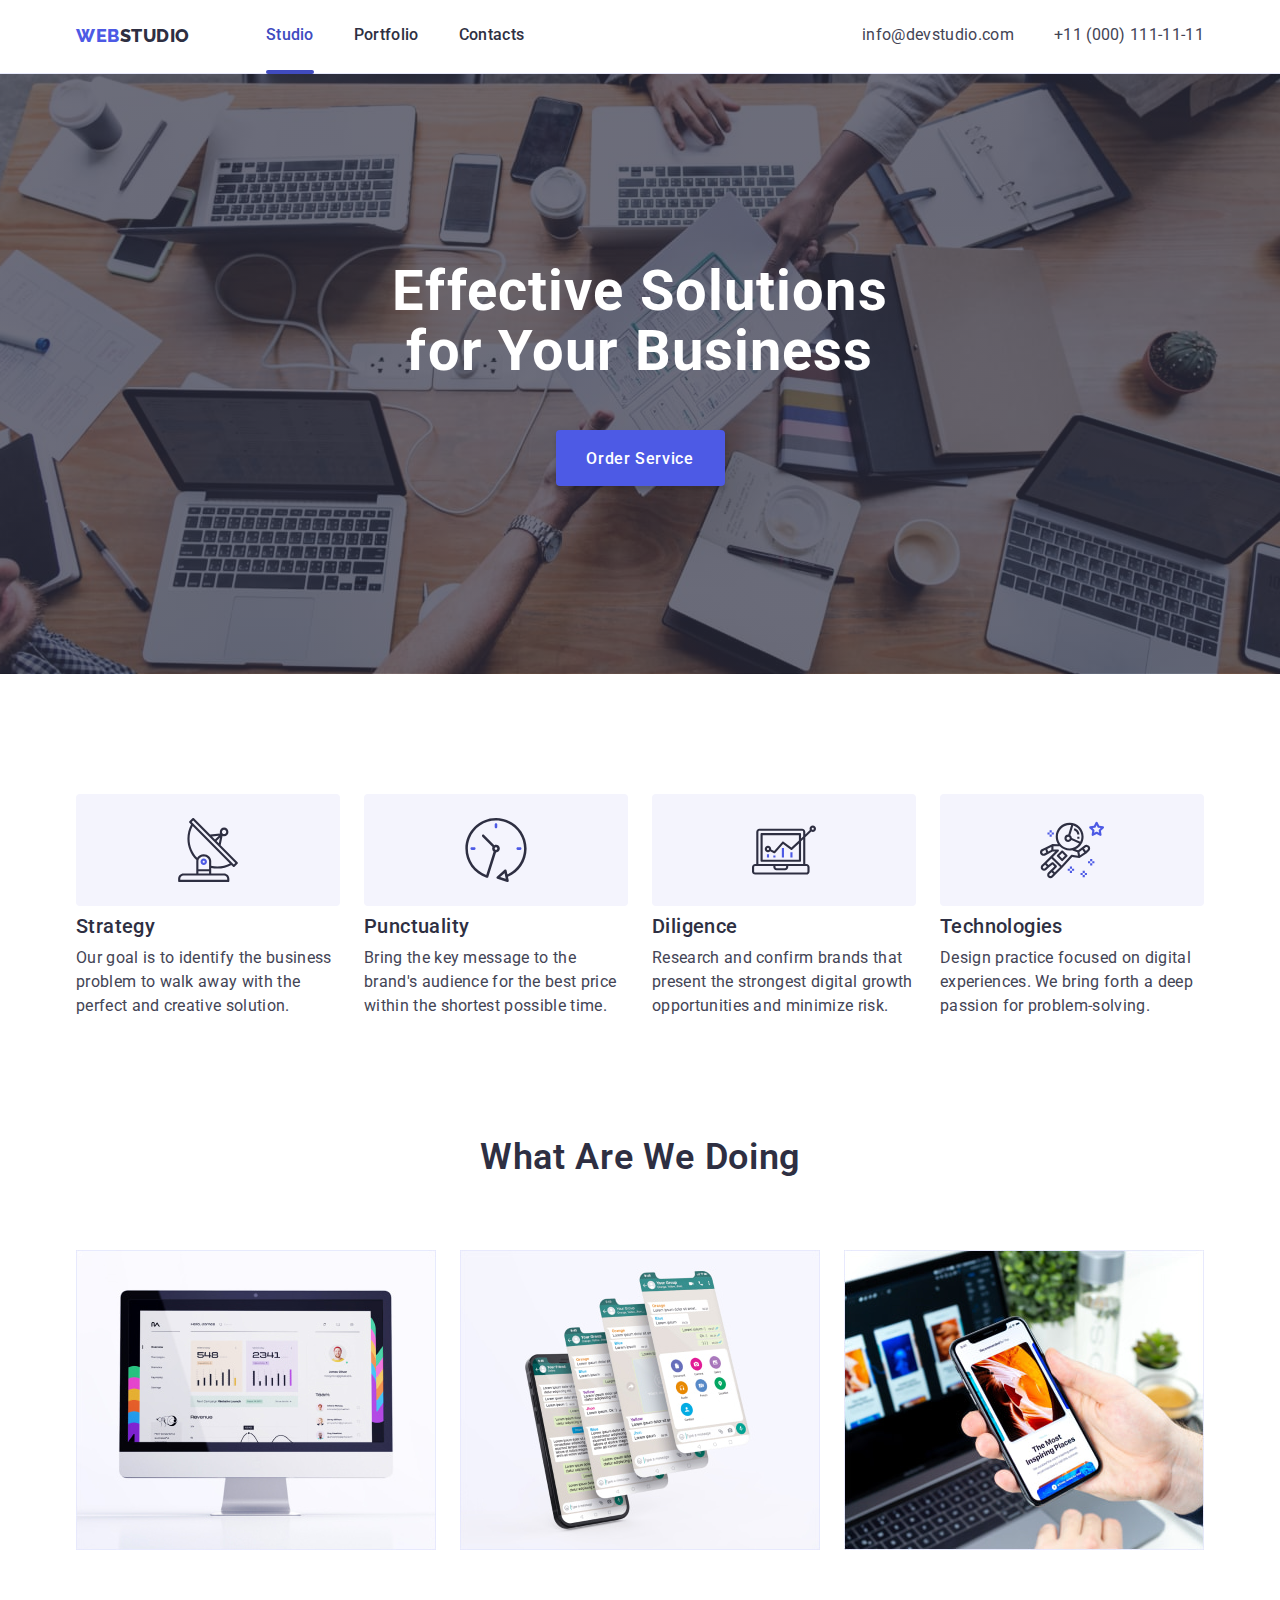
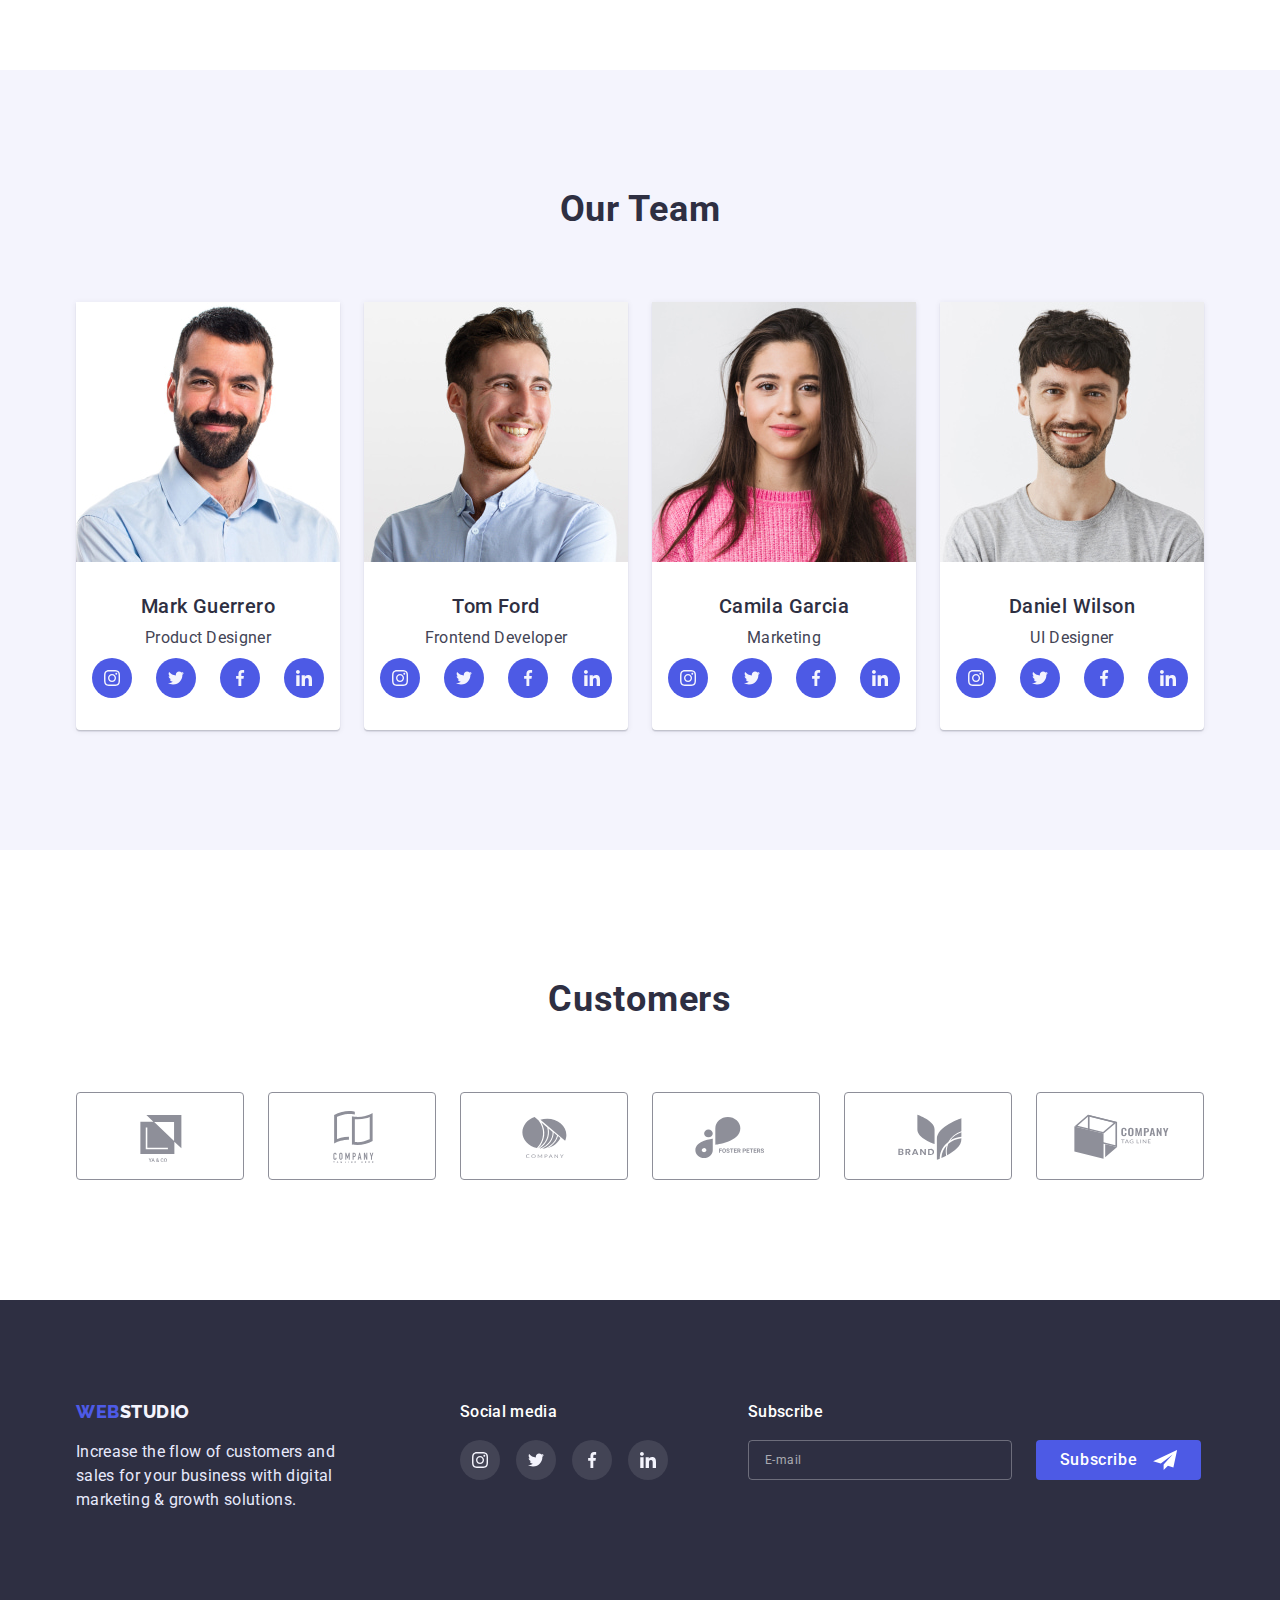
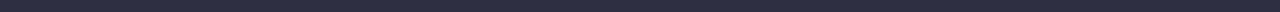
==== index.html @ ebc8e1cd "Перші налаштування" ====
<!DOCTYPE html>
<html lang="en">
  <head>
    <meta charset="UTF-8" />
    <meta http-equiv="X-UA-Compatible" content="IE=edge" />
    <meta name="viewport" content="width=device-width, initial-scale=1.0" />
    <title>Web Studio</title>
    <link rel="preconnect" href="https://fonts.googleapis.com" />
    <link rel="preconnect" href="https://fonts.gstatic.com" crossorigin />
    <link
      href="https://fonts.googleapis.com/css2?family=Raleway:wght@800&family=Roboto:wght@400;500;700;900&display=swap"
      rel="stylesheet"
    />
    <link
      rel="stylesheet"
      href="https://cdnjs.cloudflare.com/ajax/libs/modern-normalize/1.1.0/modern-normalize.min.css"
    />
    <link rel="stylesheet" href="./css/styles.css" />
    <link rel="stylesheet" href="./css/mobile.css" />
    <link rel="stylesheet" href="./css/tablet.css" />
    <link rel="stylesheet" href="./css/desktop.css" />
  </head>

  <body class="studio-body">
    <header class="header">
      <div class="header-box container">
        <nav class="header-navigation">
          <a href="./index.html" class="header-logo">
            <span class="header-logo-web">Web</span>Studio
          </a>

          <ul class="header-list list">
            <li class="header-list-pos">
              <a href="./index.html" class="header-list-link current">Studio</a>
            </li>
            <li class="header-list-pos">
              <a href="./portfolio.html" class="header-list-link">Portfolio</a>
            </li>
            <li class="header-list-pos">
              <a href="" class="header-list-link">Contacts</a>
            </li>
          </ul>
        </nav>

        <ul class="header-contact list">
          <li class="header-contact-pos">
            <a href="mailto:info@devstudio.com" class="header-contact-link"
              >info@devstudio.com</a
            >
          </li>
          <li class="header-contact-pos">
            <a href="tel:+110001111111" class="header-contact-link"
              >+11 (000) 111-11-11</a
            >
          </li>
        </ul>
      </div>
    </header>

    <main>
      <section class="hero">
        <div class="container hero-bgd">
          <h1 class="hero-title">Effective Solutions for Your Business</h1>
          <button type="button" class="hero-btn button" data-modal-open>
            Order Service
          </button>
        </div>
      </section>

      <section class="s-one">
        <div class="container">
          <ul class="s-one-list list">
            <li class="s-one-item">
              <div class="s-one-thumb">
                <svg class="s-one-icon" width="64" height="64">
                  <use href="./images/icons.svg#icon-antenna"></use>
                </svg>
              </div>
              <h3 class="s-one-title">Strategy</h3>
              <p class="s-one-text">
                Our goal is to identify the business problem to walk away with
                the perfect and creative solution.
              </p>
            </li>
            <li class="s-one-item">
              <div class="s-one-thumb">
                <svg class="s-one-icon" width="64" height="64">
                  <use href="./images/icons.svg#icon-clock"></use>
                </svg>
              </div>
              <h3 class="s-one-title">Punctuality</h3>
              <p class="s-one-text">
                Bring the key message to the brand's audience for the best price
                within the shortest possible time.
              </p>
            </li>
            <li class="s-one-item">
              <div class="s-one-thumb">
                <svg class="s-one-icon" width="64" height="64">
                  <use href="./images/icons.svg#icon-diagram"></use>
                </svg>
              </div>
              <h3 class="s-one-title">Diligence</h3>
              <p class="s-one-text">
                Research and confirm brands that present the strongest digital
                growth opportunities and minimize risk.
              </p>
            </li>
            <li class="s-one-item">
              <div class="s-one-thumb">
                <svg class="s-one-icon" width="64" height="64">
                  <use href="./images/icons.svg#icon-astronaut"></use>
                </svg>
              </div>
              <h3 class="s-one-title">Technologies</h3>
              <p class="s-one-text">
                Design practice focused on digital experiences. We bring forth a
                deep passion for problem-solving.
              </p>
            </li>
          </ul>
        </div>
      </section>

      <section class="s-two">
        <div class="container">
          <h2 class="s-two-title">What are we doing</h2>
          <ul class="s-two-list list">
            <li class="s-two-item">
              <img
                src="./images/wawdimg.jpg"
                alt="desktop version of the site"
                width="360"
                class="img"
              />
            </li>
            <li class="s-two-item">
              <img
                src="./images/wawdimgg.jpg"
                alt="mobile applications"
                width="360"
                class="img"
              />
            </li>
            <li class="s-two-item">
              <img
                src="./images/wawdimggg.jpg"
                alt="mobile version of the site"
                width="360"
                class="img"
              />
            </li>
          </ul>
        </div>
      </section>

      <section class="s-three">
        <div class="container">
          <h2 class="s-three-title">Our Team</h2>
          <ul class="s-tree-list list">
            <li class="s-three-item">
              <img
                src="./images/otimg.jpg"
                alt="foto-1"
                width="264"
                class="s-three-img"
              />
              <h3 class="s-three-name">Mark Guerrero</h3>
              <p class="s-three-text">Product Designer</p>
              <ul class="s-three-soc-list list">
                <li class="s-three-soc-item">
                  <a href="" class="s-three-soc-link link">
                    <svg class="s-three-soc-icon" width="16" height="16">
                      <use href="./images/icons.svg#icon-instagram"></use>
                    </svg>
                  </a>
                </li>
                <li class="s-three-soc-item">
                  <a href="" class="s-three-soc-link link">
                    <svg class="s-three-soc-icon" width="16" height="16">
                      <use href="./images/icons.svg#icon-twitter"></use>
                    </svg>
                  </a>
                </li>
                <li class="s-three-soc-item">
                  <a href="" class="s-three-soc-link link">
                    <svg class="s-three-soc-icon" width="16" height="16">
                      <use href="./images/icons.svg#icon-facebook"></use>
                    </svg>
                  </a>
                </li>
                <li class="s-three-soc-item">
                  <a href="" class="s-three-soc-link link">
                    <svg class="s-three-soc-icon" width="16" height="16">
                      <use href="./images/icons.svg#icon-linkedin"></use>
                    </svg>
                  </a>
                </li>
              </ul>
            </li>

            <li class="s-three-item">
              <img
                src="./images/otimgg.jpg"
                alt="foto-2"
                width="264"
                class="s-three-img"
              />
              <h3 class="s-three-name">Tom Ford</h3>
              <p class="s-three-text">Frontend Developer</p>
              <ul class="s-three-soc-list list">
                <li class="s-three-soc-item">
                  <a href="" class="s-three-soc-link link">
                    <svg class="s-three-soc-icon" width="16" height="16">
                      <use href="./images/icons.svg#icon-instagram"></use>
                    </svg>
                  </a>
                </li>
                <li class="s-three-soc-item">
                  <a href="" class="s-three-soc-link link">
                    <svg class="s-three-soc-icon" width="16" height="16">
                      <use href="./images/icons.svg#icon-twitter"></use>
                    </svg>
                  </a>
                </li>
                <li class="s-three-soc-item">
                  <a href="" class="s-three-soc-link link">
                    <svg class="s-three-soc-icon" width="16" height="16">
                      <use href="./images/icons.svg#icon-facebook"></use>
                    </svg>
                  </a>
                </li>
                <li class="s-three-soc-item">
                  <a href="" class="s-three-soc-link link">
                    <svg class="s-three-soc-icon" width="16" height="16">
                      <use href="./images/icons.svg#icon-linkedin"></use>
                    </svg>
                  </a>
                </li>
              </ul>
            </li>

            <li class="s-three-item">
              <img
                src="./images/otimggg.jpg"
                alt="foto-3"
                width="264"
                class="s-three-img"
              />
              <h3 class="s-three-name">Camila Garcia</h3>
              <p class="s-three-text">Marketing</p>
              <ul class="s-three-soc-list list">
                <li class="s-three-soc-item">
                  <a href="" class="s-three-soc-link link">
                    <svg class="s-three-soc-icon" width="16" height="16">
                      <use href="./images/icons.svg#icon-instagram"></use>
                    </svg>
                  </a>
                </li>
                <li class="s-three-soc-item">
                  <a href="" class="s-three-soc-link link">
                    <svg class="s-three-soc-icon" width="16" height="16">
                      <use href="./images/icons.svg#icon-twitter"></use>
                    </svg>
                  </a>
                </li>
                <li class="s-three-soc-item">
                  <a href="" class="s-three-soc-link link">
                    <svg class="s-three-soc-icon" width="16" height="16">
                      <use href="./images/icons.svg#icon-facebook"></use>
                    </svg>
                  </a>
                </li>
                <li class="s-three-soc-item">
                  <a href="" class="s-three-soc-link link">
                    <svg class="s-three-soc-icon" width="16" height="16">
                      <use href="./images/icons.svg#icon-linkedin"></use>
                    </svg>
                  </a>
                </li>
              </ul>
            </li>

            <li class="s-three-item">
              <img
                src="./images/otimgggg.jpg"
                alt="foto-4"
                width="264"
                class="s-three-img"
              />
              <h3 class="s-three-name">Daniel Wilson</h3>
              <p class="s-three-text">UI Designer</p>
              <ul class="s-three-soc-list list">
                <li class="s-three-soc-item">
                  <a href="" class="s-three-soc-link link">
                    <svg class="s-three-soc-icon" width="16" height="16">
                      <use href="./images/icons.svg#icon-instagram"></use>
                    </svg>
                  </a>
                </li>
                <li class="s-three-soc-item">
                  <a href="" class="s-three-soc-link link">
                    <svg class="s-three-soc-icon" width="16" height="16">
                      <use href="./images/icons.svg#icon-twitter"></use>
                    </svg>
                  </a>
                </li>
                <li class="s-three-soc-item">
                  <a href="" class="s-three-soc-link link">
                    <svg class="s-three-soc-icon" width="16" height="16">
                      <use href="./images/icons.svg#icon-facebook"></use>
                    </svg>
                  </a>
                </li>
                <li class="s-three-soc-item">
                  <a href="" class="s-three-soc-link link">
                    <svg class="s-three-soc-icon" width="16" height="16">
                      <use href="./images/icons.svg#icon-linkedin"></use>
                    </svg>
                  </a>
                </li>
              </ul>
            </li>
          </ul>
        </div>
      </section>
      <section class="s-four">
        <div class="container">
          <h2 class="s-four-title">Customers</h2>
          <ul class="s-four-list list">
            <li class="s-four-item">
              <a href="" class="s-four-link link">
                <svg class="s-four-icon" width="104" height="56">
                  <use href="./images/icons.svg#icon-Logo1"></use>
                </svg>
              </a>
            </li>
            <li class="s-four-item">
              <a href="" class="s-four-link link">
                <svg class="s-four-icon" width="104" height="56">
                  <use href="./images/icons.svg#icon-Logo2"></use>
                </svg>
              </a>
            </li>
            <li class="s-four-item">
              <a href="" class="s-four-link link">
                <svg class="s-four-icon" width="104" height="56">
                  <use href="./images/icons.svg#icon-Logo3"></use>
                </svg>
              </a>
            </li>
            <li class="s-four-item">
              <a href="" class="s-four-link link">
                <svg class="s-four-icon" width="104" height="56">
                  <use href="./images/icons.svg#icon-Logo4"></use>
                </svg>
              </a>
            </li>
            <li class="s-four-item">
              <a href="" class="s-four-link link">
                <svg class="s-four-icon" width="104" height="56">
                  <use href="./images/icons.svg#icon-Logo5"></use>
                </svg>
              </a>
            </li>
            <li class="s-four-item">
              <a href="" class="s-four-link link">
                <svg class="s-four-icon" width="104" height="56">
                  <use href="./images/icons.svg#icon-Logo6"></use>
                </svg>
              </a>
            </li>
          </ul>
        </div>
      </section>
    </main>

    <footer class="footer">
      <div class="container footer-pos">
        <div class="footer-logo-text">
          <a href="./index.html" class="footer-logo">
            <span class="header-logo-web">Web</span>
            <span class="footer-logo-studio">Studio</span>
          </a>
          <p class="footer-text">
            Increase the flow of customers and sales for your business with
            digital marketing & growth solutions.
          </p>
        </div>
        <div class="footer-soc">
          <h2 class="footer-soc-text">Social media</h2>
          <ul class="footer-soc-list list">
            <li class="footer-soc-item">
              <a href="" class="footer-soc-link link">
                <svg class="footer-soc-icon" width="16" height="16">
                  <use href="./images/icons.svg#icon-instagram"></use>
                </svg>
              </a>
            </li>
            <li class="footer-soc-item">
              <a href="" class="footer-soc-link link">
                <svg class="footer-soc-icon" width="16" height="16">
                  <use href="./images/icons.svg#icon-twitter"></use>
                </svg>
              </a>
            </li>
            <li class="footer-soc-item">
              <a href="" class="footer-soc-link link">
                <svg class="footer-soc-icon" width="16" height="16">
                  <use href="./images/icons.svg#icon-facebook"></use>
                </svg>
              </a>
            </li>
            <li class="footer-soc-item">
              <a href="" class="footer-soc-link link">
                <svg class="footer-soc-icon" width="16" height="16">
                  <use href="./images/icons.svg#icon-linkedin"></use>
                </svg>
              </a>
            </li>
          </ul>
        </div>
        <div class="footer-subscribe">
          <h2 class="footer-subscribe-text">Subscribe</h2>
          <form>
            <div class="footer-subscribe-form">
              <input
                type="email"
                class="footer-subscribe-email"
                name="subscribe-email"
                placeholder="E-mail"
                required
              />
              <button type="submit" class="footer-subscribe-btn button">
                Subscribe
                <svg class="footer-subscribe-icon" width="24" height="20">
                  <use href="./images/icons.svg#icon-subscribe"></use>
                </svg>
              </button>
            </div>
          </form>
        </div>
      </div>
    </footer>
    <div class="s-backdrop is-hidden" data-modal>
      <div class="s-modal">
        <button type="button" class="s-modal-close button" data-modal-close>
          <svg class="s-modal-close-icon" width="8" height="8">
            <use href="./images/icons.svg#modal-close"></use>
          </svg>
        </button>
        <p class="s-modal-text">
          Leave your contacts and we will call you back
        </p>
        <form>
          <label for="name" class="s-modal-label">Name</label>
          <div class="s-modal-thumb">
            <input
              type="text"
              class="s-modal-input"
              name="user-name"
              id="name"
              required
            />
            <svg class="s-modal-icon" width="12" height="12">
              <use href="./images/icons.svg#icon-name"></use>
            </svg>
          </div>
          <label for="phone" class="s-modal-label">Phone</label>
          <div class="s-modal-thumb">
            <input
              type="tel"
              class="s-modal-input"
              name="user-phone"
              id="phone"
              required
            />
            <svg class="s-modal-icon" width="13" height="13">
              <use href="./images/icons.svg#icon-phone"></use>
            </svg>
          </div>
          <label for="email" class="s-modal-label">Email</label>
          <div class="s-modal-thumb">
            <input
              type="email"
              class="s-modal-input"
              name="user-email"
              id="email"
              required
            />
            <svg class="s-modal-icon" width="15" height="12">
              <use href="./images/icons.svg#icon-email"></use>
            </svg>
          </div>
          <label for="textarea" class="s-modal-label">Comment</label>
          <textarea
            class="s-modal-textarea"
            name="textarea"
            id="textarea"
            placeholder="Text input"
            required
          ></textarea>
          <div class="checkbox-thumb">
            <input
              type="checkbox"
              class="checkbox-icon visually-hidden"
              name="checkbox"
              value="privacy"
              id="checkbox"
              required
            />
            <label for="checkbox" class="checkbox-text">
              <span class="checkbox-thumb-border">
                <svg class="checkbox-thumb-icon" width="10" height="8">
                  <use href="./images/icons.svg#icon-checkbox"></use>
                </svg>
              </span>
              I accept the terms and conditions of the
              <a href="" class="checkbox-privacy">Privacy Policy</a>
            </label>
          </div>
          <button type="submit" class="s-modal-btn button">Send</button>
        </form>
      </div>
    </div>
    <script src="./js/modal.js"></script>
  </body>
</html>
---- css/styles.css ----
/* ------------------ CSS-Змінні ------------------ */

:root {
  --logo-color-web: #4d5ae5;
  --logo-color-studio-dark: #2e2f42;
  --logo-color-studio-white: #f4f4fd;
  --hero-background-color: #2e2f42;
  --hero-title-color: #ffffff;
  --btn-color: #4d5ae5;
  --btn-name-color: #ffffff;
  --btn-active-color: #404bbf;
  --iris-color: #4d5ae5;
  --navy-blue-color: #2e2f42;
  --green-color: #31d0aa;
  --slate-color: #434455;
  --light-slate-color: #8e8f99;
  --cornflower-color: #e7e9fc;
  --cloud-color: #f4f4fd;
  --footer-soc-color: rgba(255, 255, 255, 0.1);
  --footer-soc-active-color: #31d0aa;
  --privacy-color: #757575;
  --transition: 250ms cubic-bezier(0.4, 0, 0.2, 1);
  --modal: 300ms linear;
}

/* ------------------ Глобальні стилі ------------------ */

html {
  box-sizing: border-box;
}

*,
*::before,
*::after {
  box-sizing: inherit;
}

body {
  font-family: "Roboto", sans-serif;
  color: var(--slate-color);
  background-color: var(--hero-title-color);
  margin: 0;
}

p {
  margin: 0;
  padding: 0;
}

ul {
  margin: 0;
  padding-left: 0;
}

h1,
h2,
h3,
h4,
h5,
h6 {
  margin: 0;
}

address {
  font-style: normal;
}

img {
  display: block;
}

a {
  text-decoration: none;
}

.button {
  cursor: pointer;
  font-family: inherit;
  border: none;
  padding: 0;
}

.list {
  list-style: none;
}

.container {
  width: 1158px;
  margin-left: auto;
  margin-right: auto;
  padding-left: 15px;
  padding-right: 15px;
}

.visually-hidden {
  position: absolute;
  width: 1px;
  height: 1px;
  margin: -1px;
  border: 0;
  padding: 0;
  white-space: nowrap;
  clip-path: inset(100%);
  clip: rect(0 0 0 0);
  overflow: hidden;
}

/* ------------------ HEADER ------------------ */

.header {
  background: var(--hero-title-color);
  border-bottom: 1px solid var(--cornflower-color);
  box-shadow: 0px 2px 1px rgba(46, 47, 66, 0.08),
    0px 1px 1px rgba(46, 47, 66, 0.16), 0px 1px 6px rgba(46, 47, 66, 0.08);
}

.header-box {
  display: flex;
}

.header-logo {
  margin-right: 76px;
  padding-top: 24px;
  display: inline-flex;

  font-family: "Raleway", sans-serif;
  font-weight: 800;
  font-size: 18px;
  line-height: 1.33;
  letter-spacing: 0.03em;
  text-transform: uppercase;
  color: var(--logo-color-studio-dark);
}

.header-logo-web {
  color: var(--logo-color-web);
}

.header-navigation {
  display: flex;
}

.header-list {
  display: flex;
  gap: 40px;
}

.header-list-link {
  display: block;
  padding-top: 24px;
  padding-bottom: 28px;
  font-weight: 500;
  font-size: 16px;
  line-height: 1.33;
  letter-spacing: 0.02em;
  color: var(--navy-blue-color);
  position: relative;
  transition: color var(--transition);

  /* transition-property: color;
  transition-duration: 250ms;
  transition-timing-function: cubic-bezier(0.4, 0, 0.2, 1); */
}

.current {
  color: var(--btn-active-color);
}

.header-list-link.current::after {
  content: "";
  position: absolute;
  width: 100%;
  height: 4px;
  left: 0;
  bottom: -1px;
  background: var(--btn-active-color);
  border-radius: 2px;
}

.header-contact {
  display: flex;
  gap: 40px;
  margin-left: auto;
}

.header-contact-link {
  display: block;
  padding-top: 24px;
  padding-bottom: 24px;

  font-style: normal;
  font-weight: 400;
  font-size: 16px;
  line-height: 1.33;
  letter-spacing: 0.02em;
  color: var(--slate-color);
  transition: color var(--transition);
}

.header-list-link:hover,
.header-list-link:focus,
.header-contact-link:hover,
.header-contact-link:focus {
  color: var(--iris-color);
}

/* ------------------- STUDIO-MAIN ------------------ */

/* --- hero --- */

.hero {
  padding-top: 188px;
  padding-bottom: 188px;
  margin: auto;
  text-align: center;

  background-image: linear-gradient(
      rgba(46, 47, 66, 0.7),
      rgba(46, 47, 66, 0.7)
    ),
    url(../images/hero-img.jpg);
  background-repeat: no-repeat;
  background-position: center;
  background-size: 1440px 600px;

  /* background-color: var(--hero-background-color); */
}

.hero-title {
  max-width: 496px;
  margin-left: auto;
  margin-right: auto;
  margin-bottom: 48px;

  font-weight: 700;
  font-size: 56px;
  line-height: 1.07;
  letter-spacing: 0.02em;
  color: var(--hero-title-color);
}

.hero-btn {
  min-width: 169px;
  height: 56px;

  background: var(--btn-color);
  box-shadow: 0px 4px 4px rgba(0, 0, 0, 0.15);
  border-radius: 4px;
  font-weight: 500;
  font-size: 16px;
  line-height: 1.19;
  letter-spacing: 0.04em;
  color: var(--btn-name-color);
  transition: background-color var(--transition), box-shadow var(--transition);
}

.hero-btn:hover,
.hero-btn:focus {
  box-shadow: 0px 4px 4px rgba(0, 0, 0, 0.15);
  background-color: var(--btn-active-color);
}

/* --- section one --- */

.s-one {
  padding: 120px 0;
}

.s-one-thumb {
  display: flex;
  align-items: center;
  justify-content: center;
  width: 264px;
  height: 112px;
  margin-bottom: 8px;

  background: var(--cloud-color);
  border-radius: 4px;
}

.s-one-list {
  display: flex;
  gap: 24px;
}

.s-one-item {
  max-width: 264px;
}

.s-one-title {
  margin-bottom: 8px;

  font-weight: 500;
  font-size: 20px;
  line-height: 1.2;
  letter-spacing: 0.02em;
  color: var(--navy-blue-color);
}

.s-one-text {
  font-size: 16px;
  line-height: 1.5;
  letter-spacing: 0.02em;
  color: var(--slate-color);
}

/* --- section two --- */

.s-two {
  padding-bottom: 120px;
}

.s-two-list {
  display: flex;
  gap: 24px;
}

.s-two-item {
  width: calc((100% - 48px) / 3);
}

.s-two-title {
  text-align: center;
  margin-bottom: 72px;

  font-weight: 600;
  font-size: 36px;
  line-height: 1.11;
  letter-spacing: 0.02em;
  text-transform: capitalize;
  color: var(--navy-blue-color);
}

/* --- section three --- */

.s-three {
  padding: 120px 0;
  background: var(--cloud-color);
}

.s-three-title {
  text-align: center;
  margin-bottom: 72px;

  font-weight: 700;
  font-size: 36px;
  line-height: 1.11;
  letter-spacing: 0.02em;
  text-transform: capitalize;
  color: var(--navy-blue-color);
}

.s-tree-list {
  display: flex;
  gap: 24px;
}

.s-three-item {
  width: calc((100% - 72px) / 4);
  text-align: center;

  box-shadow: 0px 1px 6px rgba(46, 47, 66, 0.08),
    0px 1px 1px rgba(46, 47, 66, 0.16), 0px 2px 1px rgba(46, 47, 66, 0.08);
  border-radius: 0px 0px 4px 4px;

  background-color: var(--hero-title-color);
}

.s-three-img {
  margin-bottom: 32px;
}

.s-three-name {
  margin-bottom: 8px;

  font-weight: 500;
  font-size: 20px;
  line-height: 1.2;
  letter-spacing: 0.02em;
  color: var(--navy-blue-color);
}

.s-three-text {
  margin-bottom: 8px;

  font-size: 16px;
  line-height: 1.5;
  letter-spacing: 0.02em;
  color: var(--slate-color);
}

.s-three-soc-list {
  display: flex;
  justify-content: center;
  gap: 24px;
  margin-bottom: 32px;
}

.s-three-soc-item {
  width: 40px;
  height: 40px;

  background-color: inherit;
}

.s-three-soc-link {
  display: flex;
  align-items: center;
  justify-content: center;
  width: 100%;
  height: 100%;
  border-radius: 50%;
  background-color: var(--btn-color);
  transition: background-color var(--transition);
}

.s-three-soc-icon {
  fill: var(--logo-color-studio-white);
}

.s-three-soc-link:hover,
.s-three-soc-link:focus {
  background-color: var(--btn-active-color);
}

/* --- section four --- */

.s-four {
  padding-top: 130px;
  padding-bottom: 120px;
}

.s-four-title {
  text-align: center;
  margin-bottom: 72px;

  font-style: normal;
  font-weight: 700;
  font-size: 36px;
  line-height: 1.11;
  letter-spacing: 0.02em;
  text-transform: capitalize;
  color: var(--hero-background-color);
}
.s-four-list {
  display: flex;
  justify-content: center;
  gap: 24px;
}

.s-four-item {
  width: 168px;
  height: 88px;
}
.s-four-link {
  width: 100%;
  height: 100%;
  display: flex;
  align-items: center;
  justify-content: center;
  border: 1px solid var(--light-slate-color);
  border-radius: 4px;
  transition: border-color var(--transition);
}
.s-four-icon {
  fill: var(--light-slate-color);
  transition: fill var(--transition);
}

.s-four-link:hover,
.s-four-link:focus {
  border-color: var(--btn-active-color);
}

.s-four-link:hover .s-four-icon,
.s-four-link:focus .s-four-icon {
  fill: var(--btn-active-color);
}

/* ------------------ FOOTER ------------------- */

.footer {
  padding-top: 100px;
  padding-bottom: 100px;
  margin-left: auto;
  margin-right: auto;

  background-color: var(--hero-background-color);
}

.footer-pos {
  display: flex;
}

.footer-logo {
  margin-bottom: 16px;
  display: inline-flex;

  font-family: "Raleway", sans-serif;
  font-weight: 800;
  font-size: 18px;
  line-height: 1.33;
  letter-spacing: 0.03em;
  text-transform: uppercase;
  text-decoration: none;
  color: var(--logo-color-studio-dark);
}

.footer-logo-studio {
  color: var(--logo-color-studio-white);
}

.footer-text {
  max-width: 264px;

  font-size: 16px;
  line-height: 1.5;
  letter-spacing: 0.02em;
  color: var(--cornflower-color);
}

.footer-soc {
  margin-left: 120px;
}

.footer-soc-text,
.footer-subscribe-text {
  margin-bottom: 16px;

  font-style: normal;
  font-weight: 500;
  font-size: 16px;
  line-height: 1.5;
  letter-spacing: 0.02em;

  color: var(--hero-title-color);
}

.footer-soc-list {
  display: flex;
  justify-content: center;
  gap: 16px;
}

.footer-soc-item {
  width: 40px;
  height: 40px;

  background-color: inherit;
}

.footer-soc-link {
  display: flex;
  align-items: center;
  justify-content: center;
  width: 100%;
  height: 100%;
  border-radius: 50%;
  background-color: var(--footer-soc-color);
  transition: background-color var(--transition);
}

.footer-soc-icon {
  fill: var(--logo-color-studio-white);
}

.footer-soc-link:hover,
.footer-soc-link:focus {
  background-color: var(--footer-soc-active-color);
}

.footer-subscribe {
  margin-left: 80px;
}

.footer-subscribe-form {
  display: flex;
}

.footer-subscribe-email {
  width: 264px;
  height: 40px;
  padding: 8px 16px;

  font-style: normal;
  font-weight: 400;
  font-size: 12px;
  line-height: 2;
  letter-spacing: 0.04em;
  color: var(--hero-title-color);

  border: 1px solid rgba(255, 255, 255, 0.3);
  border-radius: 4px;
  background-color: transparent;
  outline: none;
  transition: var(--transition);
}

.footer-subscribe-email::placeholder {
  font-style: normal;
  font-weight: 400;
  font-size: 12px;
  line-height: 2;
  letter-spacing: 0.04em;
  color: rgba(255, 255, 255, 0.6);
}

.footer-subscribe-email:focus {
  border: 1px solid var(--btn-name-color);
}

.footer-subscribe-btn {
  display: flex;
  gap: 16px;
  align-items: center;
  justify-content: center;
  width: 165px;
  height: 40px;
  margin-left: 24px;

  font-style: normal;
  font-weight: 500;
  font-size: 16px;
  line-height: 1.5;
  letter-spacing: 0.04em;
  color: var(--btn-name-color);

  background: #4d5ae5;
  border-radius: 4px;
  transition: var(--transition);
}

.footer-subscribe-icon {
  fill: var(--btn-name-color);
}

.footer-subscribe-btn:hover,
.footer-subscribe-btn:focus {
  background: var(--btn-active-color);
}

/* --- Modal --- */

.s-backdrop {
  position: fixed;
  top: 0;
  width: 100%;
  height: 100%;
  background-color: rgba(46, 47, 66, 0.4);
  transition: opacity var(--modal), visibility var(--modal), scale var(--modal);
}

.s-modal {
  position: absolute;
  top: 50%;
  left: 50%;
  width: 408px;
  min-height: 576px;
  padding: 72px 24px 24px;
  background: #fcfcfc;
  box-shadow: 0px 1px 1px rgba(0, 0, 0, 0.14), 0px 1px 3px rgba(0, 0, 0, 0.12),
    0px 2px 1px rgba(0, 0, 0, 0.2);
  border-radius: 4px;
  transform: translate(-50%, -50%) scale(1);
  transition: transform var(--modal);
}

.s-modal-close {
  position: absolute;
  top: 24px;
  right: 24px;
  width: 24px;
  height: 24px;
  display: flex;
  align-items: center;
  justify-content: center;
  background: var(--cornflower-color);
  border: 1px solid rgba(0, 0, 0, 0.1);
  border-radius: 50%;
  transition: var(--transition);
}

.s-modal-close:hover,
.s-modal-close:focus {
  background: var(--btn-active-color);
  fill: var(--btn-name-color);
  border: none;
}

.s-modal-text {
  text-align: center;
  margin-bottom: 14px;

  font-style: normal;
  font-weight: 500;
  font-size: 16px;
  line-height: 1.5;
  letter-spacing: 0.02em;
  color: var(--navy-blue-color);
}

.s-modal-thumb {
  position: relative;
}

.s-modal-icon {
  position: absolute;
  top: 50%;
  left: 16px;
  transform: translateY(-50%);
}

.s-modal-label {
  display: inline-block;
  margin-bottom: 4px;

  font-style: normal;
  font-weight: 400;
  font-size: 12px;
  line-height: 1.33;
  letter-spacing: 0.01em;
  color: var(--light-slate-color);
}

.s-modal-input {
  display: block;
  width: 100%;
  height: 40px;
  padding: 11px 16px 11px 38px;
  margin-bottom: 8px;
  outline: none;

  font-style: normal;
  font-weight: 400;
  font-size: 12px;
  line-height: 1.33;
  letter-spacing: 0.04em;
  color: var(--navy-blue-color);

  border: 1px solid rgba(33, 33, 33, 0.2);
  border-radius: 4px;
  background-color: transparent;
  transition: var(--transition);
}

.s-modal-icon {
  fill: var(--navy-blue-color);
  transition: var(--transition);
}

.s-modal-textarea {
  display: block;
  width: 100%;
  height: 120px;
  resize: none;
  padding: 8px 16px;
  margin-bottom: 16px;
  outline: none;

  font-style: normal;
  font-weight: 400;
  font-size: 12px;
  line-height: 1.33;
  letter-spacing: 0.04em;
  color: var(--navy-blue-color);

  border: 1px solid rgba(33, 33, 33, 0.2);
  border-radius: 4px;
  background-color: transparent;
  transition: var(--transition);
}

.s-modal-textarea::placeholder {
  font-style: normal;
  font-weight: 400;
  font-size: 12px;
  line-height: 1.33;
  letter-spacing: 0.04em;
  color: rgba(117, 117, 117, 0.5);
}

.s-modal-input:focus,
.s-modal-textarea:focus {
  border: 1px solid var(--iris-color);
}

.s-modal-input:focus + .s-modal-icon {
  fill: var(--iris-color);
}

.checkbox-thumb {
  margin-bottom: 24px;
}

.checkbox-thumb-border {
  display: flex;
  align-items: center;
  justify-content: center;
  width: 16px;
  height: 16px;
  margin-right: 8px;
  border: 1.25px solid var(--navy-blue-color);
  border-radius: 2px;
  fill: transparent;
  transform: var(--transition);
}

.checkbox-icon:checked + .checkbox-text span {
  background-color: var(--btn-active-color);
  /* OCEAN */
  border: 1.25px solid var(--btn-active-color);
  border-radius: 2px;
  fill: var(--cloud-color);
}

.checkbox-text {
  display: flex;
  font-style: normal;
  font-weight: 400;
  font-size: 12px;
  line-height: 1.33;
  letter-spacing: 0.04em;
  color: var(--privacy-color);
}
.checkbox-privacy {
  margin-left: 3px;
  font-style: normal;
  font-weight: 400;
  font-size: 12px;
  line-height: 1.33;
  letter-spacing: 0.04em;
  text-decoration: underline;
  color: var(--iris-color);
}

.s-modal-btn {
  display: block;
  width: 169px;
  height: 56px;
  margin-left: auto;
  margin-right: auto;

  font-style: normal;
  font-weight: 500;
  font-size: 16px;
  line-height: 1.5;
  align-items: center;
  text-align: center;
  letter-spacing: 0.04em;

  color: var(--btn-name-color);
  background: var(--btn-color);
  box-shadow: 0px 4px 4px rgba(0, 0, 0, 0.15);
  border-radius: 4px;
  transition: var(--transition);
}

.s-modal-btn:hover,
.s-modal-btn:focus {
  box-shadow: 0px 4px 4px rgba(0, 0, 0, 0.15);
  background-color: var(--btn-active-color);
}

.is-hidden {
  opacity: 0;
  visibility: hidden;
  pointer-events: none;
}

.s-backdrop.is-hidden .s-modal {
  transform: translate(-50%, -50%) scale(0.8);
}

/* ------------------ PORTFOLIO MAIN ------------------ */

/* --- section one --- */

.p-section {
  padding-top: 96px;
  padding-bottom: 120px;
}

.p-btn-list {
  display: flex;
  gap: 24px;
  margin-bottom: 72px;
  justify-content: center;
}

.p-btn {
  padding: 12px 24px;
  border: 1px solid var(--cornflower-color);
  border-radius: 4px;

  background-color: var(--cloud-color);

  font-weight: 500;
  font-size: 16px;
  line-height: 1.5;
  letter-spacing: 0.04em;
  color: var(--btn-color);
  transition: box-shadow var(--transition), color var(--transition),
    background-color var(--transition), border var(--transition);
}

.p-btn:hover,
.p-btn:focus {
  box-shadow: 0px 3px 1px rgba(0, 0, 0, 0.1), 0px 2px 1px rgba(0, 0, 0, 0.08),
    0px 2px 2px rgba(0, 0, 0, 0.12);
  background-color: var(--btn-active-color);
  color: var(--btn-name-color);
  border: 1px solid var(--btn-active-color);
}

.p-img-list {
  display: flex;
  flex-wrap: wrap;
  column-gap: 24px;
  row-gap: 48px;
}

.p-img-item {
  width: calc((100% - 48px) / 3);
  background: var(--hero-title-color);
  border: 1px solid var(--cornflower-color);
  box-shadow: 0px 1px 6px rgba(46, 47, 66, 0.08);
  transition: border var(--transition), box-shadow var(--transition);
}

.p-img-thumb {
  position: relative;
  width: 360px;
  overflow: hidden;
}

.p-img-window {
  position: absolute;
  height: 100%;
  top: 0;
  padding: 40px 32px;

  font-weight: 400;
  font-size: 16px;
  line-height: 1.5;
  letter-spacing: 0.02em;
  color: var(--cloud-color);
  background: #4d5ae5;
  transform: translateY(100%);
  transition: transform var(--transition);
}

.p-img-item:hover .p-img-window {
  transform: translateY(0%);
}

.p-img-content {
  padding-top: 32px;
  padding-left: 16px;
  padding-bottom: 32px;
}

.p-name {
  margin-bottom: 8px;

  font-weight: 500;
  font-size: 20px;
  line-height: 1.2;
  letter-spacing: 0.02em;
  color: var(--navy-blue-color);
}

.p-text {
  font-weight: 400;
  font-size: 16px;
  line-height: 1.5;
  letter-spacing: 0.02em;
  color: var(--slate-color);
}

.p-img-item:hover,
.p-img-item:focus {
  border: 0.5px solid var(--cloud-color);
  box-shadow: 0px 1px 6px rgba(46, 47, 66, 0.08),
    0px 1px 1px rgba(46, 47, 66, 0.16), 0px 2px 1px rgba(46, 47, 66, 0.08);
}
---- css/mobile.css ----
@media screen and (min-width: 480px) {
    
}
---- css/tablet.css ----
@media screen and (min-width: 768px) {
    
}
---- css/desktop.css ----
@media screen and (min-width: 1200px) {
    
}
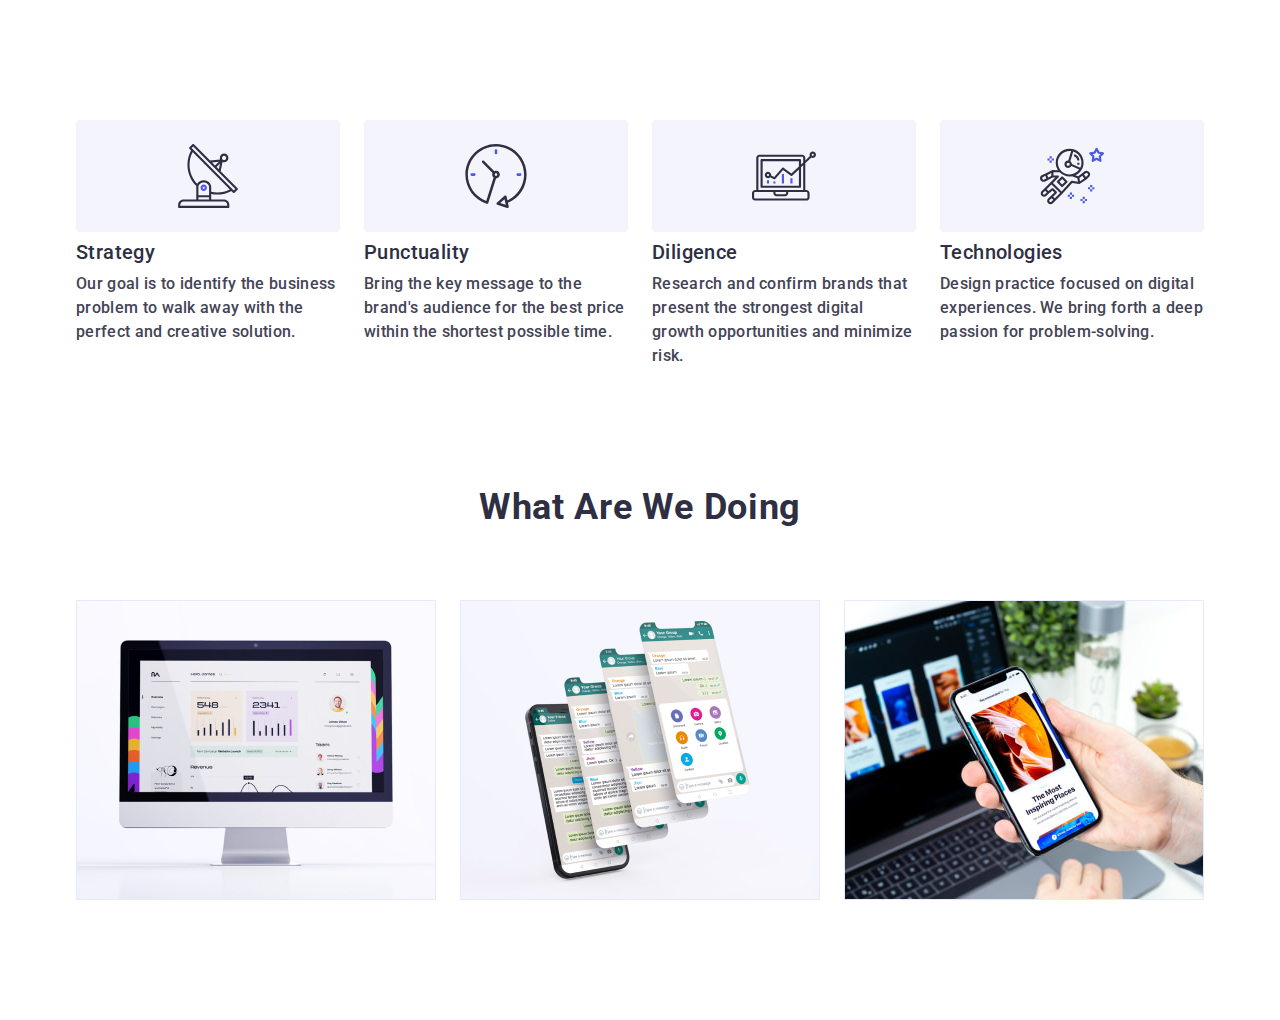
==== commit 11e1533e: "Section 1 and 2 HW 7" ====
--- a/index.html
+++ b/index.html
@@ -22,7 +22,7 @@
   </head>
 
   <body class="studio-body">
-    <header class="header">
+    <!-- <header class="header">
       <div class="header-box container">
         <nav class="header-navigation">
           <a href="./index.html" class="header-logo">
@@ -55,17 +55,17 @@
           </li>
         </ul>
       </div>
-    </header>
+    </header> -->
 
     <main>
-      <section class="hero">
+      <!-- <section class="hero">
         <div class="container hero-bgd">
           <h1 class="hero-title">Effective Solutions for Your Business</h1>
           <button type="button" class="hero-btn button" data-modal-open>
             Order Service
           </button>
         </div>
-      </section>
+      </section> -->
 
       <section class="s-one">
         <div class="container">
@@ -154,7 +154,7 @@
         </div>
       </section>
 
-      <section class="s-three">
+      <!-- <section class="s-three">
         <div class="container">
           <h2 class="s-three-title">Our Team</h2>
           <ul class="s-tree-list list">
@@ -323,8 +323,9 @@
             </li>
           </ul>
         </div>
-      </section>
-      <section class="s-four">
+      </section> -->
+
+      <!-- <section class="s-four">
         <div class="container">
           <h2 class="s-four-title">Customers</h2>
           <ul class="s-four-list list">
@@ -372,10 +373,10 @@
             </li>
           </ul>
         </div>
-      </section>
+      </section> -->
     </main>
 
-    <footer class="footer">
+    <!-- <footer class="footer">
       <div class="container footer-pos">
         <div class="footer-logo-text">
           <a href="./index.html" class="footer-logo">
@@ -441,8 +442,8 @@
           </form>
         </div>
       </div>
-    </footer>
-    <div class="s-backdrop is-hidden" data-modal>
+    </footer> -->
+    <!-- <div class="s-backdrop is-hidden" data-modal>
       <div class="s-modal">
         <button type="button" class="s-modal-close button" data-modal-close>
           <svg class="s-modal-close-icon" width="8" height="8">
@@ -522,7 +523,7 @@
           <button type="submit" class="s-modal-btn button">Send</button>
         </form>
       </div>
-    </div>
+    </div> -->
     <script src="./js/modal.js"></script>
   </body>
 </html>
--- a/css/styles.css
+++ b/css/styles.css
@@ -67,6 +67,8 @@
 
 img {
   display: block;
+  max-width: 100%;
+  height: auto;
 }
 
 a {
@@ -85,11 +87,9 @@
 }
 
 .container {
-  width: 1158px;
-  margin-left: auto;
-  margin-right: auto;
-  padding-left: 15px;
-  padding-right: 15px;
+  margin: 0 auto;
+  padding-left: 16px;
+  padding-right: 16px;
 }
 
 .visually-hidden {
@@ -263,73 +263,54 @@
 /* --- section one --- */
 
 .s-one {
-  padding: 120px 0;
+  padding: 96px 0;
 }
 
 .s-one-thumb {
-  display: flex;
-  align-items: center;
-  justify-content: center;
-  width: 264px;
-  height: 112px;
+  display: none;
+}
+
+.s-one-list {
+  display: flex;
+  flex-wrap: wrap;
+  gap: 72px;
+}
+
+.s-one-item {
+  width: 100%;
+}
+
+.s-one-title {
+  text-align: center;
   margin-bottom: 8px;
 
-  background: var(--cloud-color);
-  border-radius: 4px;
-}
-
-.s-one-list {
-  display: flex;
-  gap: 24px;
-}
-
-.s-one-item {
-  max-width: 264px;
-}
-
-.s-one-title {
-  margin-bottom: 8px;
-
-  font-weight: 500;
-  font-size: 20px;
-  line-height: 1.2;
-  letter-spacing: 0.02em;
-  color: var(--navy-blue-color);
-}
-
-.s-one-text {
-  font-size: 16px;
-  line-height: 1.5;
-  letter-spacing: 0.02em;
-  color: var(--slate-color);
-}
-
-/* --- section two --- */
-
-.s-two {
-  padding-bottom: 120px;
-}
-
-.s-two-list {
-  display: flex;
-  gap: 24px;
-}
-
-.s-two-item {
-  width: calc((100% - 48px) / 3);
-}
-
-.s-two-title {
-  text-align: center;
-  margin-bottom: 72px;
-
-  font-weight: 600;
+  font-weight: 700;
   font-size: 36px;
   line-height: 1.11;
   letter-spacing: 0.02em;
   text-transform: capitalize;
+
   color: var(--navy-blue-color);
 }
+
+.s-one-text {
+  font-weight: 500;
+  font-size: 16px;
+  line-height: 1.5;
+  letter-spacing: 0.02em;
+
+  color: var(--slate-color);
+}
+
+/* --- section one END --- */
+
+/* --- section two --- */
+
+.s-two {
+  display: none;
+}
+
+/* --- section two END --- */
 
 /* --- section three --- */
 
--- a/css/mobile.css
+++ b/css/mobile.css
@@ -1,3 +1,8 @@
 @media screen and (min-width: 480px) {
+
+    .container {
+        width: 428px;
+    }
+
     
 }--- a/css/tablet.css
+++ b/css/tablet.css
@@ -1,3 +1,26 @@
 @media screen and (min-width: 768px) {
     
-}+    .container {
+        width: 768px;
+    }
+
+    /* --- section one --- */
+
+    .s-one-item {
+        width: calc((100% - 24px) / 2);
+    }
+
+    .s-one-list {
+        gap: 24px;
+    }
+
+    .s-one-item:nth-child(-n + 2) {
+        margin-bottom: 48px;
+    }
+
+    .s-one-title {
+        text-align: left;
+    }
+
+    /* --- section one END --- */
+}
--- a/css/desktop.css
+++ b/css/desktop.css
@@ -1,3 +1,77 @@
 @media screen and (min-width: 1200px) {
-    
-}+  .container {
+    width: 1158px;
+    padding-left: 15px;
+    padding-right: 15px;
+  }
+
+  /* --- section one --- */
+
+  .s-one {
+    padding: 120px 0;
+  }
+
+  .s-one-thumb {
+    display: flex;
+    align-items: center;
+    justify-content: center;
+    width: 264px;
+    height: 112px;
+    margin-bottom: 8px;
+
+    background: var(--cloud-color);
+    border-radius: 4px;
+  }
+
+  .s-one-list {
+    display: flex;
+  }
+
+  .s-one-item {
+    max-width: 264px;
+  }
+
+  .s-one-item:nth-child(-n + 2) {
+    margin-bottom: 0;
+  }
+
+  .s-one-title {
+    font-weight: 500;
+    font-size: 20px;
+    line-height: 1.2;
+    letter-spacing: 0.02em;
+    text-transform: none;
+  }
+
+  /* --- section one END --- */
+
+  /* --- section two --- */
+
+  .s-two {
+    display: block;
+    padding-bottom: 120px;
+  }
+
+  .s-two-list {
+    display: flex;
+    gap: 24px;
+  }
+
+  .s-two-item {
+    width: calc((100% - 48px) / 3);
+  }
+
+  .s-two-title {
+    text-align: center;
+    margin-bottom: 72px;
+
+    font-weight: 700;
+    font-size: 36px;
+    line-height: 1.11;
+    letter-spacing: 0.02em;
+    text-transform: capitalize;
+    color: var(--navy-blue-color);
+  }
+
+  /* --- section two END --- */
+}
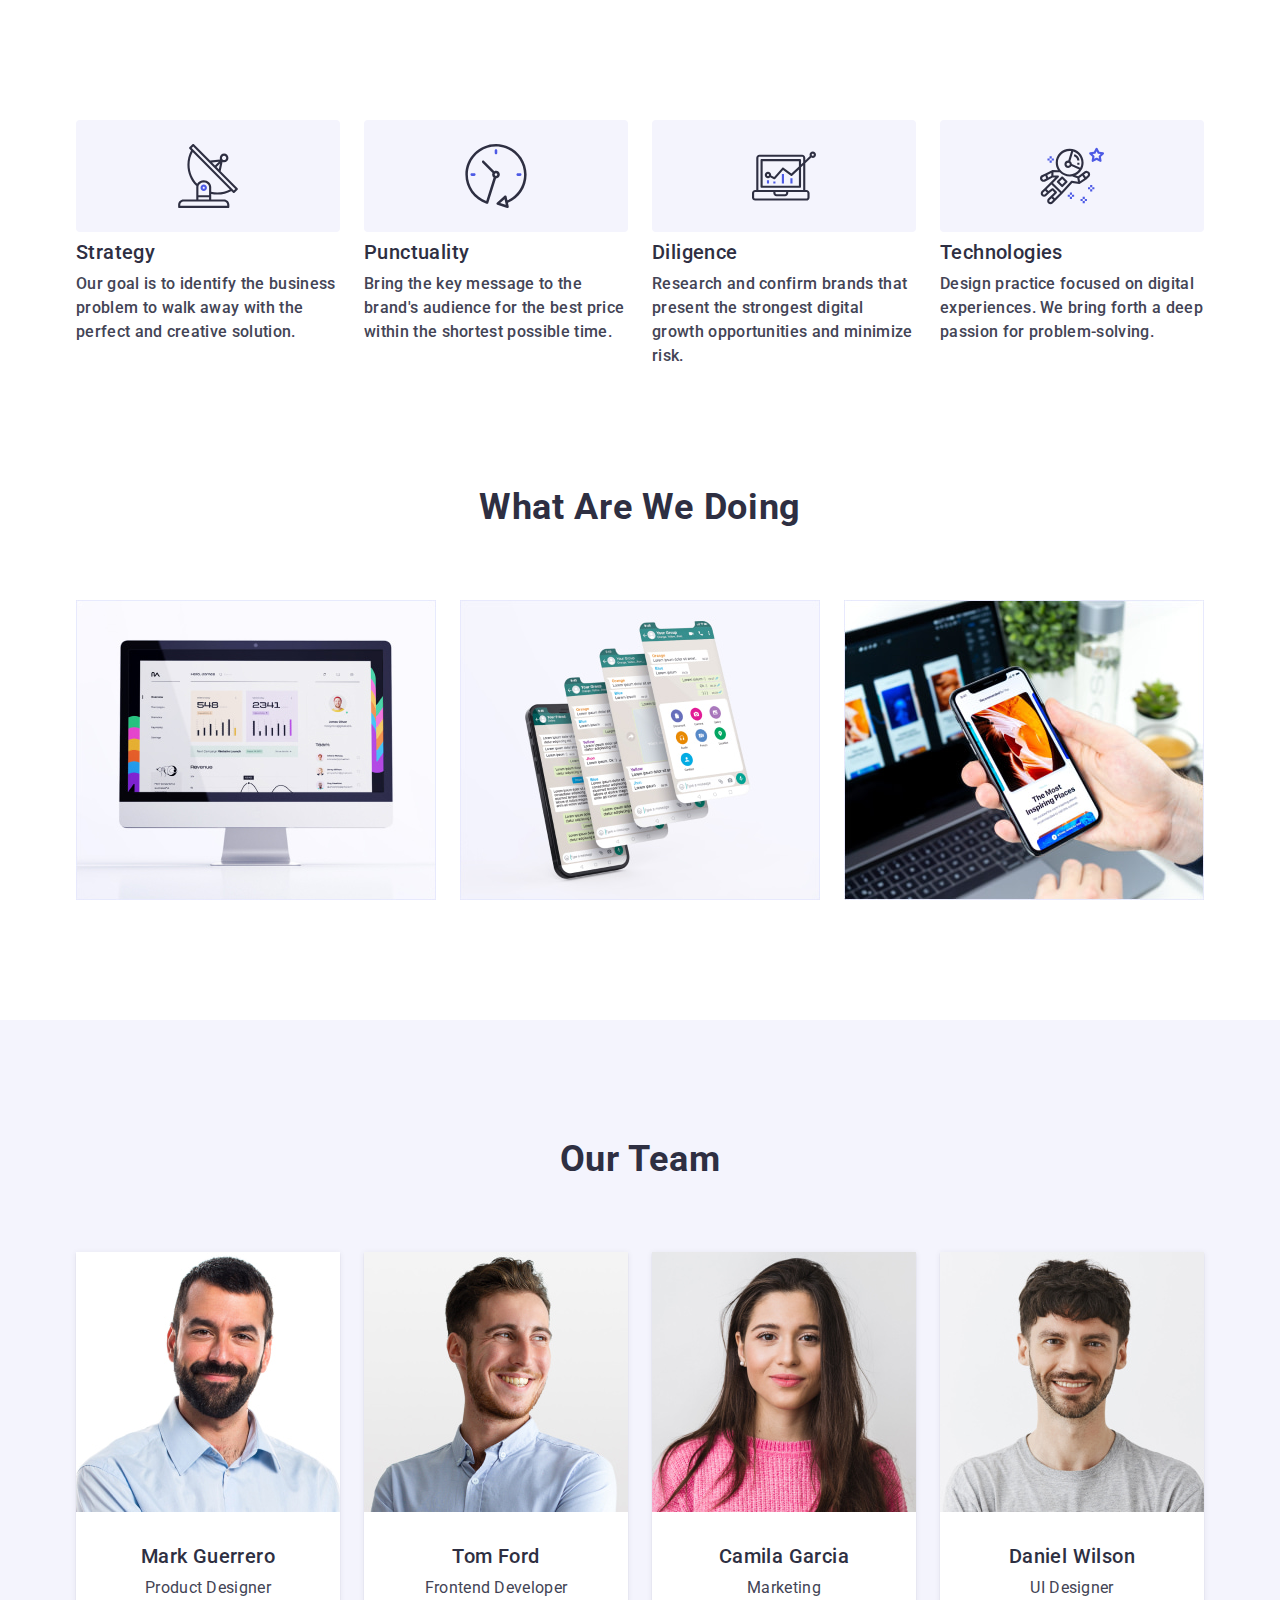
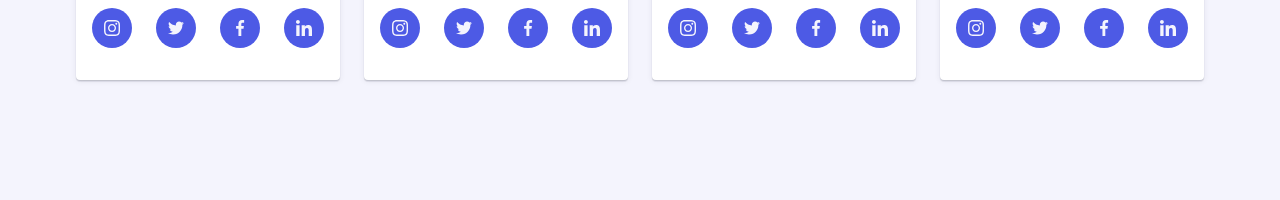
==== commit 1fb98313: "Final section 1,2,3 HW7" ====
--- a/index.html
+++ b/index.html
@@ -128,6 +128,7 @@
           <ul class="s-two-list list">
             <li class="s-two-item">
               <img
+                srcset="./images/wawdimg.jpg 1x, ./images/wawdimg-2x.jpg 2x"
                 src="./images/wawdimg.jpg"
                 alt="desktop version of the site"
                 width="360"
@@ -136,6 +137,7 @@
             </li>
             <li class="s-two-item">
               <img
+                srcset="./images/wawdimgg.jpg 1x, ./images/wawdimgg-2x.jpg 2x"
                 src="./images/wawdimgg.jpg"
                 alt="mobile applications"
                 width="360"
@@ -144,6 +146,7 @@
             </li>
             <li class="s-two-item">
               <img
+                srcset="./images/wawdimggg.jpg 1x, ./images/wawdimggg-2x.jpg 2x"
                 src="./images/wawdimggg.jpg"
                 alt="mobile version of the site"
                 width="360"
@@ -154,12 +157,13 @@
         </div>
       </section>
 
-      <!-- <section class="s-three">
+      <section class="s-three">
         <div class="container">
           <h2 class="s-three-title">Our Team</h2>
-          <ul class="s-tree-list list">
+          <ul class="s-three-list list">
             <li class="s-three-item">
               <img
+                srcset="./images/otimg.jpg 1x, ./images/otimg-2x.jpg 2x"
                 src="./images/otimg.jpg"
                 alt="foto-1"
                 width="264"
@@ -201,6 +205,7 @@
 
             <li class="s-three-item">
               <img
+                srcset="./images/otimgg.jpg 1x, ./images/otimgg-2x.jpg 2x"
                 src="./images/otimgg.jpg"
                 alt="foto-2"
                 width="264"
@@ -242,6 +247,7 @@
 
             <li class="s-three-item">
               <img
+                srcset="./images/otimggg.jpg 1x, ./images/otimggg-2x.jpg 2x"
                 src="./images/otimggg.jpg"
                 alt="foto-3"
                 width="264"
@@ -283,6 +289,7 @@
 
             <li class="s-three-item">
               <img
+                srcset="./images/otimgggg.jpg 1x, ./images/otimgggg-2x.jpg 2x"
                 src="./images/otimgggg.jpg"
                 alt="foto-4"
                 width="264"
@@ -323,7 +330,7 @@
             </li>
           </ul>
         </div>
-      </section> -->
+      </section>
 
       <!-- <section class="s-four">
         <div class="container">
--- a/css/styles.css
+++ b/css/styles.css
@@ -315,7 +315,7 @@
 /* --- section three --- */
 
 .s-three {
-  padding: 120px 0;
+  padding: 96px 0 128px;
   background: var(--cloud-color);
 }
 
@@ -331,13 +331,15 @@
   color: var(--navy-blue-color);
 }
 
-.s-tree-list {
-  display: flex;
-  gap: 24px;
+.s-three-list {
+  display: flex;
+  flex-wrap: wrap;
+  gap: 72px;
+  justify-content: center;
 }
 
 .s-three-item {
-  width: calc((100% - 72px) / 4);
+  width: 264px;
   text-align: center;
 
   box-shadow: 0px 1px 6px rgba(46, 47, 66, 0.08),
@@ -403,6 +405,8 @@
 .s-three-soc-link:focus {
   background-color: var(--btn-active-color);
 }
+
+/* --- section three END --- */
 
 /* --- section four --- */
 
--- a/css/mobile.css
+++ b/css/mobile.css
@@ -1,8 +1,5 @@
 @media screen and (min-width: 480px) {
-
-    .container {
-        width: 428px;
-    }
-
-    
-}+  .container {
+    width: 428px;
+  }
+}
--- a/css/tablet.css
+++ b/css/tablet.css
@@ -1,26 +1,41 @@
 @media screen and (min-width: 768px) {
-    
-    .container {
-        width: 768px;
-    }
+  .container {
+    width: 768px;
+  }
 
-    /* --- section one --- */
+  /* --- section one --- */
 
-    .s-one-item {
-        width: calc((100% - 24px) / 2);
-    }
+  .s-one-item {
+    width: calc((100% - 24px) / 2);
+  }
 
-    .s-one-list {
-        gap: 24px;
-    }
+  .s-one-list {
+    gap: 24px;
+  }
 
-    .s-one-item:nth-child(-n + 2) {
-        margin-bottom: 48px;
-    }
+  .s-one-item:nth-child(-n + 2) {
+    margin-bottom: 48px;
+  }
 
-    .s-one-title {
-        text-align: left;
-    }
+  .s-one-title {
+    text-align: left;
+  }
 
-    /* --- section one END --- */
+  /* --- section one END --- */
+
+  /* --- section three --- */
+
+  .s-three {
+    padding: 96px 0 104px;
+  }
+
+  .s-three-list {
+    gap: 24px;
+  }
+
+  .s-three-item:nth-child(-n + 2) {
+    margin-bottom: 40px;
+  }
+
+  /* --- section three END --- */
 }
--- a/css/desktop.css
+++ b/css/desktop.css
@@ -74,4 +74,16 @@
   }
 
   /* --- section two END --- */
+
+  /* --- section three --- */
+
+  .s-three {
+    padding: 120px 0;
+  }
+
+  .s-three-item:nth-child(-n + 2) {
+    margin-bottom: 0px;
+  }
+
+  /* --- section three END --- */
 }
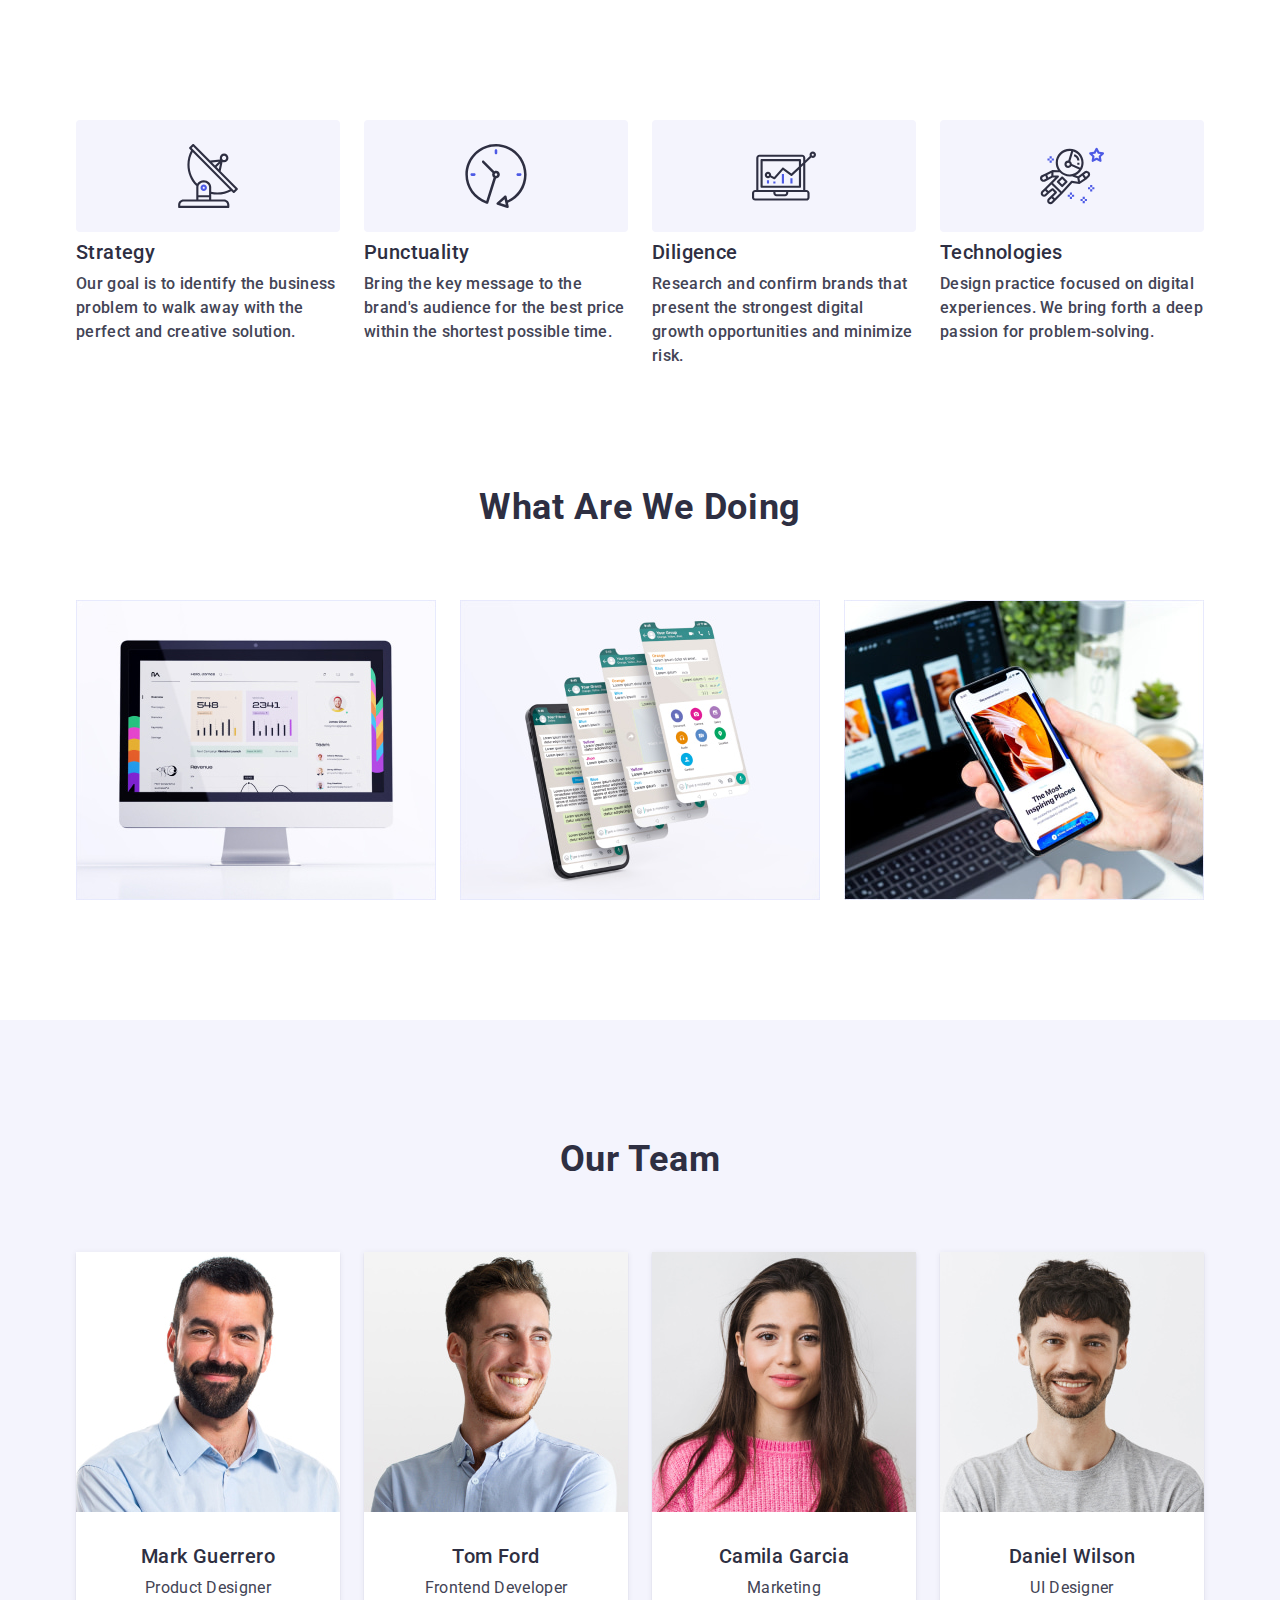
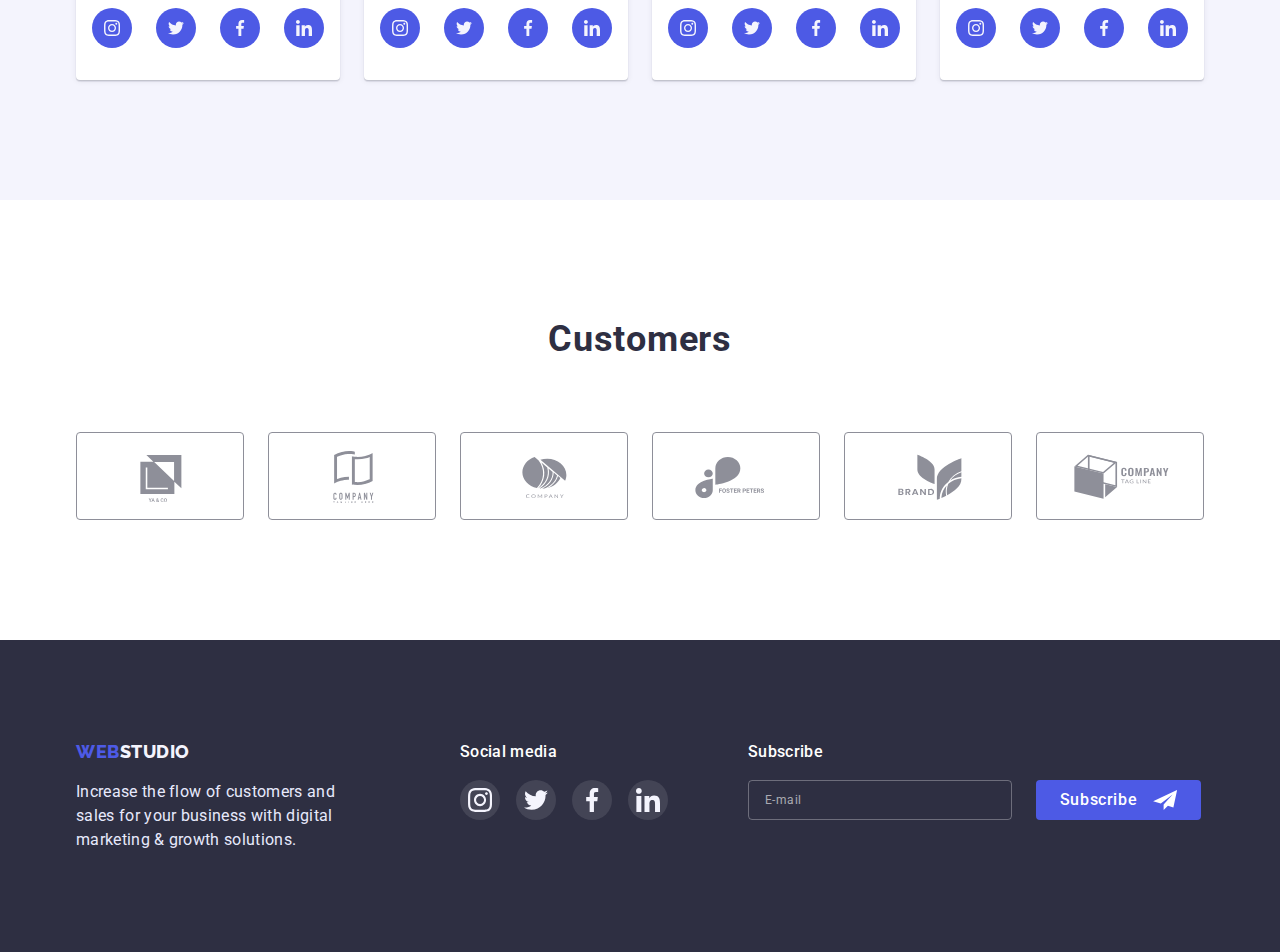
==== commit bc80d82f: "Final section 4 + footer HW7" ====
--- a/index.html
+++ b/index.html
@@ -332,7 +332,7 @@
         </div>
       </section>
 
-      <!-- <section class="s-four">
+      <section class="s-four">
         <div class="container">
           <h2 class="s-four-title">Customers</h2>
           <ul class="s-four-list list">
@@ -380,10 +380,10 @@
             </li>
           </ul>
         </div>
-      </section> -->
+      </section>
     </main>
 
-    <!-- <footer class="footer">
+    <footer class="footer">
       <div class="container footer-pos">
         <div class="footer-logo-text">
           <a href="./index.html" class="footer-logo">
@@ -400,28 +400,28 @@
           <ul class="footer-soc-list list">
             <li class="footer-soc-item">
               <a href="" class="footer-soc-link link">
-                <svg class="footer-soc-icon" width="16" height="16">
+                <svg class="footer-soc-icon" width="24" height="24">
                   <use href="./images/icons.svg#icon-instagram"></use>
                 </svg>
               </a>
             </li>
             <li class="footer-soc-item">
               <a href="" class="footer-soc-link link">
-                <svg class="footer-soc-icon" width="16" height="16">
+                <svg class="footer-soc-icon" width="24" height="24">
                   <use href="./images/icons.svg#icon-twitter"></use>
                 </svg>
               </a>
             </li>
             <li class="footer-soc-item">
               <a href="" class="footer-soc-link link">
-                <svg class="footer-soc-icon" width="16" height="16">
+                <svg class="footer-soc-icon" width="24" height="24">
                   <use href="./images/icons.svg#icon-facebook"></use>
                 </svg>
               </a>
             </li>
             <li class="footer-soc-item">
               <a href="" class="footer-soc-link link">
-                <svg class="footer-soc-icon" width="16" height="16">
+                <svg class="footer-soc-icon" width="24" height="24">
                   <use href="./images/icons.svg#icon-linkedin"></use>
                 </svg>
               </a>
@@ -449,7 +449,7 @@
           </form>
         </div>
       </div>
-    </footer> -->
+    </footer>
     <!-- <div class="s-backdrop is-hidden" data-modal>
       <div class="s-modal">
         <button type="button" class="s-modal-close button" data-modal-close>
--- a/css/styles.css
+++ b/css/styles.css
@@ -411,8 +411,8 @@
 /* --- section four --- */
 
 .s-four {
-  padding-top: 130px;
-  padding-bottom: 120px;
+  padding-top: 96px;
+  padding-bottom: 96px;
 }
 
 .s-four-title {
@@ -425,26 +425,37 @@
   line-height: 1.11;
   letter-spacing: 0.02em;
   text-transform: capitalize;
+
   color: var(--hero-background-color);
 }
 .s-four-list {
   display: flex;
-  justify-content: center;
-  gap: 24px;
+  flex-wrap: wrap;
+  justify-content: center;
+  gap: 16px;
 }
 
 .s-four-item {
-  width: 168px;
+  width: calc((100% - 16px) / 2);
   height: 88px;
 }
+
+@media screen and (max-width: 767px) {
+  .s-four-item:not(:nth-last-child(-n + 2)) {
+    margin-bottom: 56px;
+  }
+}
+
 .s-four-link {
   width: 100%;
   height: 100%;
   display: flex;
   align-items: center;
   justify-content: center;
+
   border: 1px solid var(--light-slate-color);
   border-radius: 4px;
+
   transition: border-color var(--transition);
 }
 .s-four-icon {
@@ -462,11 +473,13 @@
   fill: var(--btn-active-color);
 }
 
+/* --- section four END --- */
+
 /* ------------------ FOOTER ------------------- */
 
 .footer {
-  padding-top: 100px;
-  padding-bottom: 100px;
+  padding-top: 96px;
+  padding-bottom: 96px;
   margin-left: auto;
   margin-right: auto;
 
@@ -474,12 +487,18 @@
 }
 
 .footer-pos {
-  display: flex;
+  display: block;
+}
+
+.footer-logo-text {
+  display: block;
 }
 
 .footer-logo {
+  display: inline-flex;
+  width: 100%;
+  justify-content: center;
   margin-bottom: 16px;
-  display: inline-flex;
 
   font-family: "Raleway", sans-serif;
   font-weight: 800;
@@ -488,6 +507,7 @@
   letter-spacing: 0.03em;
   text-transform: uppercase;
   text-decoration: none;
+
   color: var(--logo-color-studio-dark);
 }
 
@@ -496,21 +516,23 @@
 }
 
 .footer-text {
-  max-width: 264px;
+  display: block;
+  max-width: 268px;
+  margin-right: auto;
+  margin-left: auto;
+  margin-bottom: 72px;
 
   font-size: 16px;
   line-height: 1.5;
   letter-spacing: 0.02em;
+
   color: var(--cornflower-color);
-}
-
-.footer-soc {
-  margin-left: 120px;
 }
 
 .footer-soc-text,
 .footer-subscribe-text {
   margin-bottom: 16px;
+  text-align: center;
 
   font-style: normal;
   font-weight: 500;
@@ -525,6 +547,7 @@
   display: flex;
   justify-content: center;
   gap: 16px;
+  margin-bottom: 72px;
 }
 
 .footer-soc-item {
@@ -540,6 +563,7 @@
   justify-content: center;
   width: 100%;
   height: 100%;
+
   border-radius: 50%;
   background-color: var(--footer-soc-color);
   transition: background-color var(--transition);
@@ -554,26 +578,23 @@
   background-color: var(--footer-soc-active-color);
 }
 
-.footer-subscribe {
-  margin-left: 80px;
-}
-
 .footer-subscribe-form {
-  display: flex;
+  display: block;
 }
 
 .footer-subscribe-email {
-  width: 264px;
+  width: 100%;
   height: 40px;
   padding: 8px 16px;
+  margin-bottom: 16px;
 
   font-style: normal;
   font-weight: 400;
   font-size: 12px;
   line-height: 2;
   letter-spacing: 0.04em;
+
   color: var(--hero-title-color);
-
   border: 1px solid rgba(255, 255, 255, 0.3);
   border-radius: 4px;
   background-color: transparent;
@@ -587,6 +608,7 @@
   font-size: 12px;
   line-height: 2;
   letter-spacing: 0.04em;
+
   color: rgba(255, 255, 255, 0.6);
 }
 
@@ -601,7 +623,8 @@
   justify-content: center;
   width: 165px;
   height: 40px;
-  margin-left: 24px;
+  margin-left: auto;
+  margin-right: auto;
 
   font-style: normal;
   font-weight: 500;
@@ -623,6 +646,8 @@
 .footer-subscribe-btn:focus {
   background: var(--btn-active-color);
 }
+
+/* ------------------ FOOTER END ------------------- */
 
 /* --- Modal --- */
 
--- a/css/tablet.css
+++ b/css/tablet.css
@@ -13,8 +13,10 @@
     gap: 24px;
   }
 
-  .s-one-item:nth-child(-n + 2) {
-    margin-bottom: 48px;
+  @media screen and (max-width: 1199px) {
+    .s-one-item:not(:nth-last-child(-n + 2)) {
+      margin-bottom: 48px;
+    }
   }
 
   .s-one-title {
@@ -33,9 +35,75 @@
     gap: 24px;
   }
 
-  .s-three-item:nth-child(-n + 2) {
-    margin-bottom: 40px;
+  @media screen and (max-width: 1199px) {
+    .s-three-item:not(:nth-last-child(-n + 2)) {
+      margin-bottom: 40px;
+    }
   }
 
   /* --- section three END --- */
+
+  /* --- section four --- */
+
+  .s-four-list {
+    gap: 24px;
+  }
+
+  .s-four-item {
+    width: 168px;
+  }
+
+  @media screen and (max-width: 1199px) {
+    .s-four-item:not(:nth-last-child(-n + 3)) {
+      margin-bottom: 48px;
+    }
+  }
+  /* --- section four END --- */
+
+  /* ------------------ FOOTER ------------------- */
+
+  .footer-pos {
+    display: flex;
+    flex-wrap: wrap;
+  }
+
+  .footer-logo-text {
+    margin-left: 92px;
+  }
+
+  .footer-logo {
+    justify-content: left;
+  }
+
+  .footer-text {
+    width: 264px;
+  }
+
+  .footer-soc-text,
+  .footer-subscribe-text {
+    text-align: left;
+  }
+
+  .footer-soc {
+    margin-left: 24px;
+  }
+
+  .footer-subscribe-form {
+    display: flex;
+  }
+
+  .footer-subscribe {
+    margin-left: 92px;
+  }
+
+  .footer-subscribe-email {
+    width: 264px;
+    margin-bottom: 0;
+  }
+
+  .footer-subscribe-btn {
+    margin-left: 24px;
+  }
+
+  /* ------------------ FOOTER ------------------- */
 }
--- a/css/desktop.css
+++ b/css/desktop.css
@@ -31,7 +31,7 @@
     max-width: 264px;
   }
 
-  .s-one-item:nth-child(-n + 2) {
+  .s-one-item:not(:nth-last-child(-n + 2)) {
     margin-bottom: 0;
   }
 
@@ -81,9 +81,46 @@
     padding: 120px 0;
   }
 
-  .s-three-item:nth-child(-n + 2) {
-    margin-bottom: 0px;
+  /* --- section three END --- */
+
+  /* --- section four --- */
+
+  .s-four {
+    padding-top: 120px;
+    padding-bottom: 120px;
   }
 
-  /* --- section three END --- */
+  .s-four-item {
+    width: 168px;
+  }
+
+  /* --- section four END --- */
+
+  /* ------------------ FOOTER ------------------- */
+
+  .footer {
+    padding: 100px 0;
+  }
+
+  .footer-logo-text {
+    margin-left: 0px;
+  }
+
+  .footer-text {
+    margin: 0;
+  }
+
+  .footer-soc {
+    margin-left: 120px;
+  }
+
+  .footer-soc-list {
+    margin: 0;
+  }
+
+  .footer-subscribe {
+    margin-left: 80px;
+  }
+
+  /* ------------------ FOOTER END ------------------- */
 }
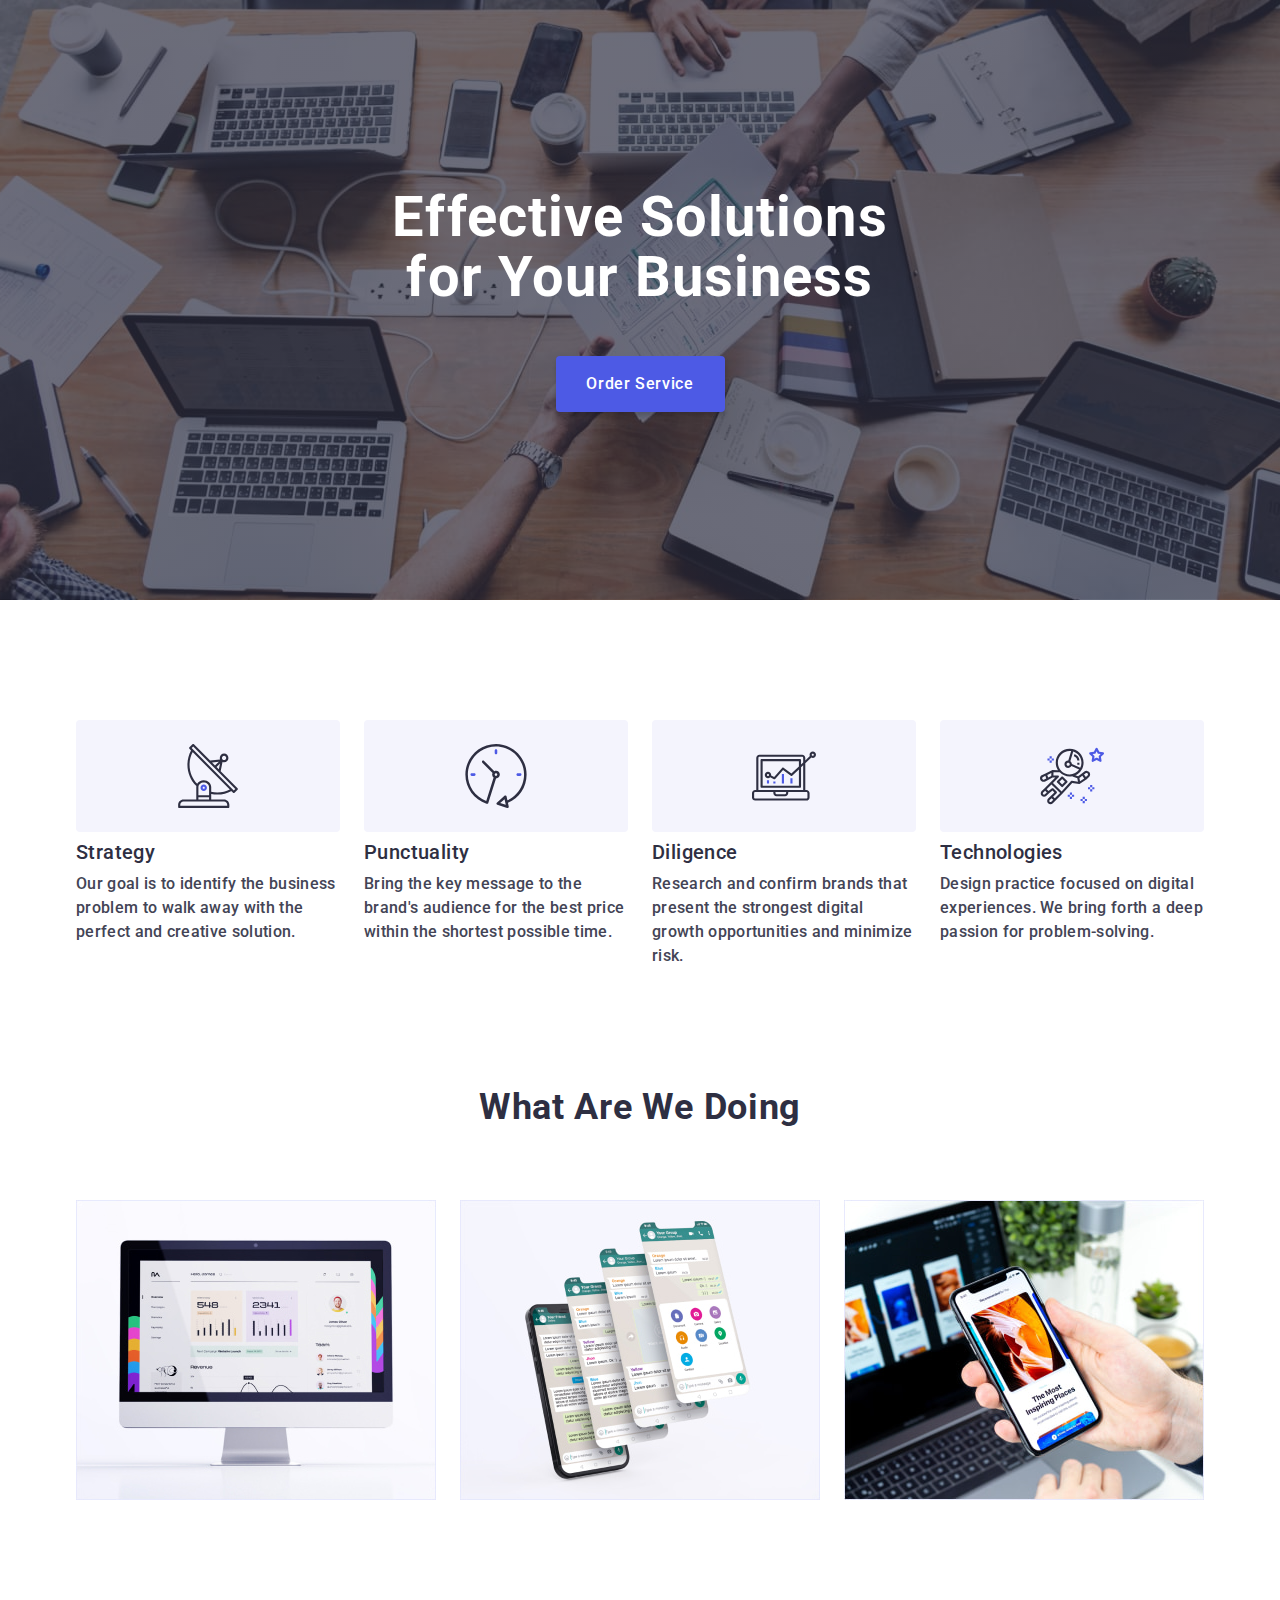
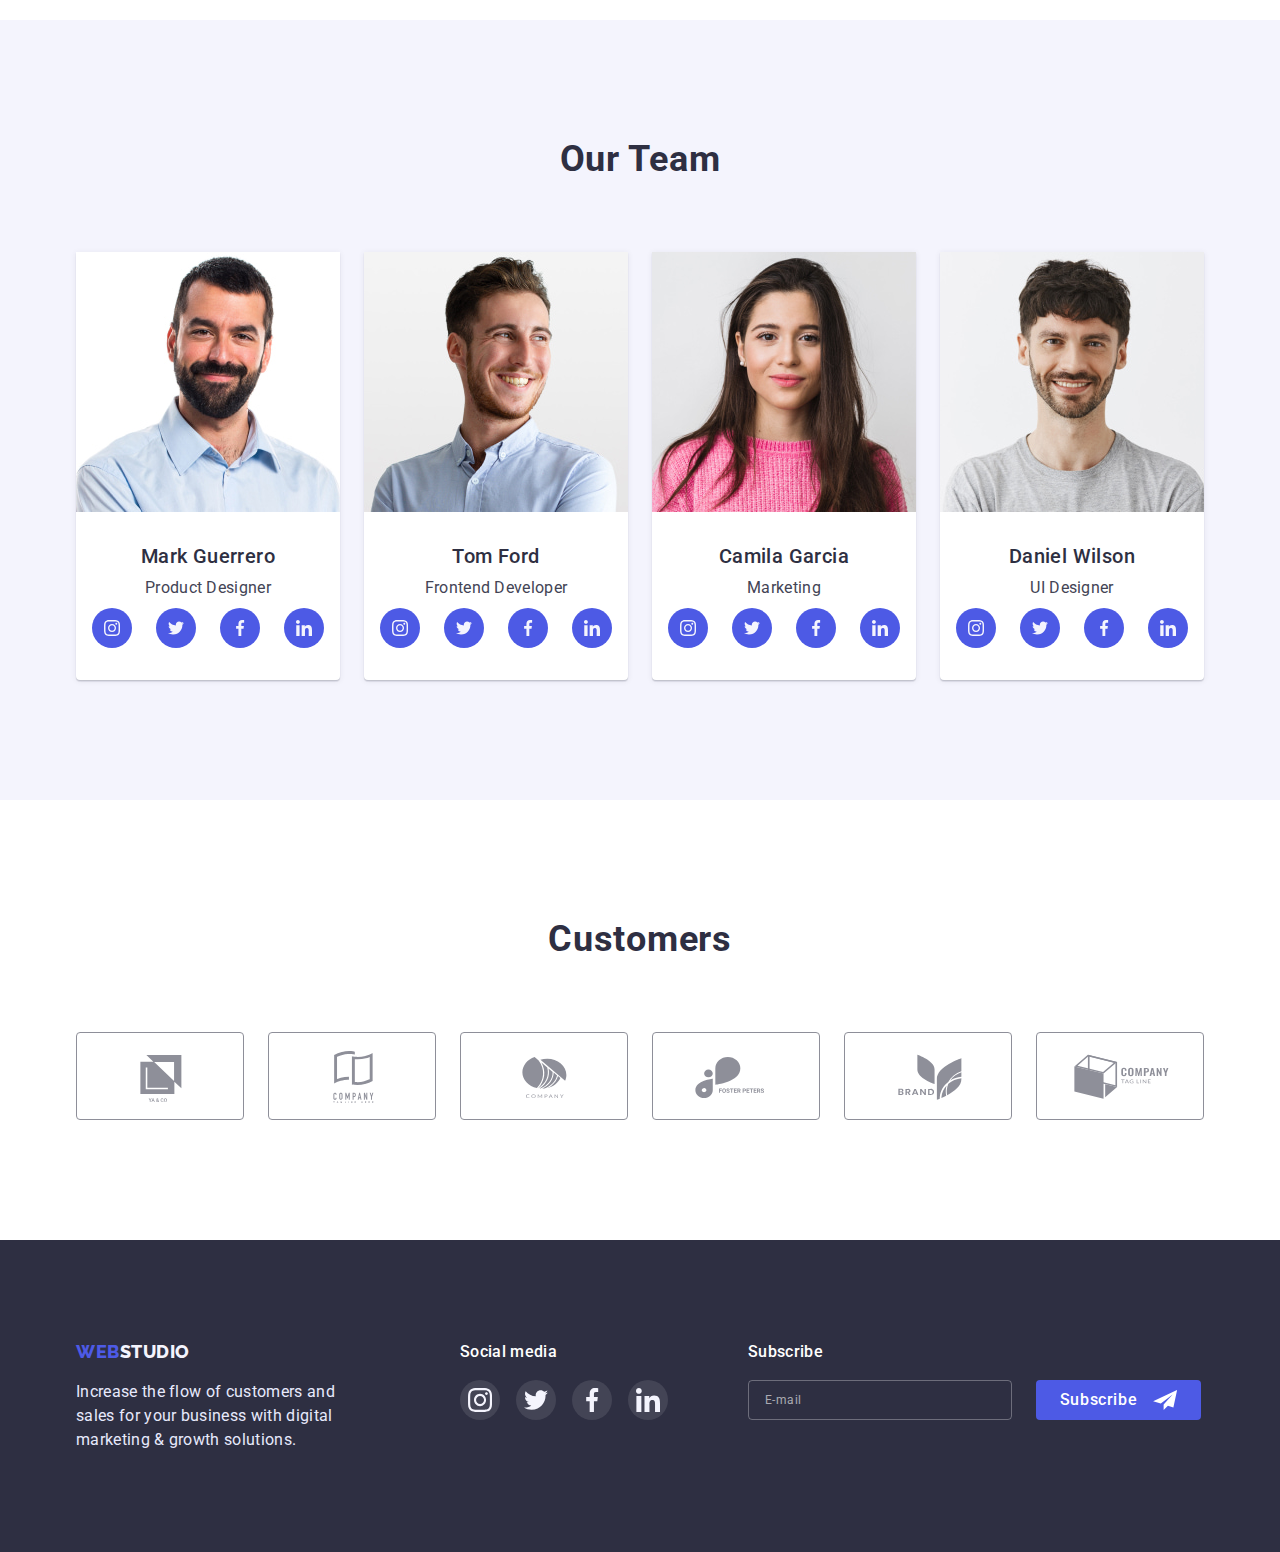
==== commit fc24b8a2: "Final hero + modal HW7" ====
--- a/index.html
+++ b/index.html
@@ -58,14 +58,14 @@
     </header> -->
 
     <main>
-      <!-- <section class="hero">
+      <section class="hero">
         <div class="container hero-bgd">
           <h1 class="hero-title">Effective Solutions for Your Business</h1>
           <button type="button" class="hero-btn button" data-modal-open>
             Order Service
           </button>
         </div>
-      </section> -->
+      </section>
 
       <section class="s-one">
         <div class="container">
@@ -450,7 +450,7 @@
         </div>
       </div>
     </footer>
-    <!-- <div class="s-backdrop is-hidden" data-modal>
+    <div class="s-backdrop is-hidden" data-modal>
       <div class="s-modal">
         <button type="button" class="s-modal-close button" data-modal-close>
           <svg class="s-modal-close-icon" width="8" height="8">
@@ -530,7 +530,7 @@
           <button type="submit" class="s-modal-btn button">Send</button>
         </form>
       </div>
-    </div> -->
+    </div>
     <script src="./js/modal.js"></script>
   </body>
 </html>
--- a/css/styles.css
+++ b/css/styles.css
@@ -209,8 +209,8 @@
 /* --- hero --- */
 
 .hero {
-  padding-top: 188px;
-  padding-bottom: 188px;
+  padding-top: 112px;
+  padding-bottom: 112px;
   margin: auto;
   text-align: center;
 
@@ -218,25 +218,46 @@
       rgba(46, 47, 66, 0.7),
       rgba(46, 47, 66, 0.7)
     ),
-    url(../images/hero-img.jpg);
+    url(../images/hero-img-mob-1x.jpg);
   background-repeat: no-repeat;
   background-position: center;
-  background-size: 1440px 600px;
-
-  /* background-color: var(--hero-background-color); */
+  flex-grow: 1;
+  background-size: cover;
+}
+
+@media (min-device-pixel-ratio: 2),
+  (-webkit-min-device-pixel-ratio: 2),
+  (-o-min-device-pixel-ratio: 2/1),
+  (min-resolution: 192dpi),
+  (min-resolution: 2dppx) {
+  .hero {
+    background-image: linear-gradient(
+        rgba(46, 47, 66, 0.7),
+        rgba(46, 47, 66, 0.7)
+      ),
+      url(../images/hero-img-mob-2x.jpg);
+  }
 }
 
 .hero-title {
-  max-width: 496px;
+  display: block;
   margin-left: auto;
   margin-right: auto;
-  margin-bottom: 48px;
+  margin-bottom: 72px;
 
   font-weight: 700;
-  font-size: 56px;
-  line-height: 1.07;
-  letter-spacing: 0.02em;
+  font-size: 36px;
+  line-height: 1.11;
+  letter-spacing: 0.02em;
+  text-transform: capitalize;
+
   color: var(--hero-title-color);
+}
+
+@media screen and (max-width: 767px) {
+  .hero-title {
+    max-width: 320px;
+  }
 }
 
 .hero-btn {
@@ -259,6 +280,8 @@
   box-shadow: 0px 4px 4px rgba(0, 0, 0, 0.15);
   background-color: var(--btn-active-color);
 }
+
+/* --- hero END --- */
 
 /* --- section one --- */
 
@@ -664,9 +687,9 @@
   position: absolute;
   top: 50%;
   left: 50%;
-  width: 408px;
-  min-height: 576px;
-  padding: 72px 24px 24px;
+  width: 392px;
+  min-height: 586px;
+  padding: 72px 16px 24px;
   background: #fcfcfc;
   box-shadow: 0px 1px 1px rgba(0, 0, 0, 0.14), 0px 1px 3px rgba(0, 0, 0, 0.12),
     0px 2px 1px rgba(0, 0, 0, 0.2);
@@ -699,7 +722,7 @@
 
 .s-modal-text {
   text-align: center;
-  margin-bottom: 14px;
+  margin-bottom: 16px;
 
   font-style: normal;
   font-weight: 500;
@@ -817,7 +840,7 @@
 
 .checkbox-icon:checked + .checkbox-text span {
   background-color: var(--btn-active-color);
-  /* OCEAN */
+
   border: 1.25px solid var(--btn-active-color);
   border-radius: 2px;
   fill: var(--cloud-color);
@@ -880,6 +903,8 @@
 .s-backdrop.is-hidden .s-modal {
   transform: translate(-50%, -50%) scale(0.8);
 }
+
+/* --- Modal END --- */
 
 /* ------------------ PORTFOLIO MAIN ------------------ */
 
--- a/css/mobile.css
+++ b/css/mobile.css
@@ -2,4 +2,12 @@
   .container {
     width: 428px;
   }
+
+  /* --- hero --- */
+
+  .hero {
+    background-size: 428px 432px;
+  }
+
+  /* --- hero END --- */
 }
--- a/css/tablet.css
+++ b/css/tablet.css
@@ -2,6 +2,44 @@
   .container {
     width: 768px;
   }
+
+  /* --- hero --- */
+
+  .hero {
+    padding-bottom: 108px;
+
+    background-image: linear-gradient(
+        rgba(46, 47, 66, 0.7),
+        rgba(46, 47, 66, 0.7)
+      ),
+      url(../images/hero-img-tablet-1x.jpg);
+    background-size: 768px 436px;
+  }
+
+  @media (min-device-pixel-ratio: 2),
+    (-webkit-min-device-pixel-ratio: 2),
+    (-o-min-device-pixel-ratio: 2/1),
+    (min-resolution: 192dpi),
+    (min-resolution: 2dppx) {
+    .hero {
+      background-image: linear-gradient(
+          rgba(46, 47, 66, 0.7),
+          rgba(46, 47, 66, 0.7)
+        ),
+        url(../images/hero-img-tablet-2x.jpg);
+    }
+  }
+
+  .hero-title {
+    width: 496px;
+    margin-bottom: 40px;
+
+    font-size: 56px;
+    line-height: 1.07;
+    text-transform: none;
+  }
+
+  /* --- hero END --- */
 
   /* --- section one --- */
 
--- a/css/desktop.css
+++ b/css/desktop.css
@@ -4,6 +4,39 @@
     padding-left: 15px;
     padding-right: 15px;
   }
+
+  /* --- hero --- */
+
+  .hero {
+    padding: 188px 0;
+
+    background-image: linear-gradient(
+        rgba(46, 47, 66, 0.7),
+        rgba(46, 47, 66, 0.7)
+      ),
+      url(../images/hero-img-desktop-1x.jpg);
+    background-size: 1440px 600px;
+  }
+
+  @media (min-device-pixel-ratio: 2),
+    (-webkit-min-device-pixel-ratio: 2),
+    (-o-min-device-pixel-ratio: 2/1),
+    (min-resolution: 192dpi),
+    (min-resolution: 2dppx) {
+    .hero {
+      background-image: linear-gradient(
+          rgba(46, 47, 66, 0.7),
+          rgba(46, 47, 66, 0.7)
+        ),
+        url(../images/hero-img-desktop-2x.jpg);
+    }
+  }
+
+  .hero-title {
+    margin-bottom: 48px;
+  }
+
+  /* --- hero END --- */
 
   /* --- section one --- */
 
@@ -123,4 +156,18 @@
   }
 
   /* ------------------ FOOTER END ------------------- */
+
+  /* --- Modal --- */
+
+  .s-modal {
+    width: 408px;
+    min-height: 584px;
+    padding: 72px 24px 24px;
+  }
+
+  .s-modal-text {
+    margin-bottom: 14px;
+  }
+
+  /* --- Modal END --- */
 }
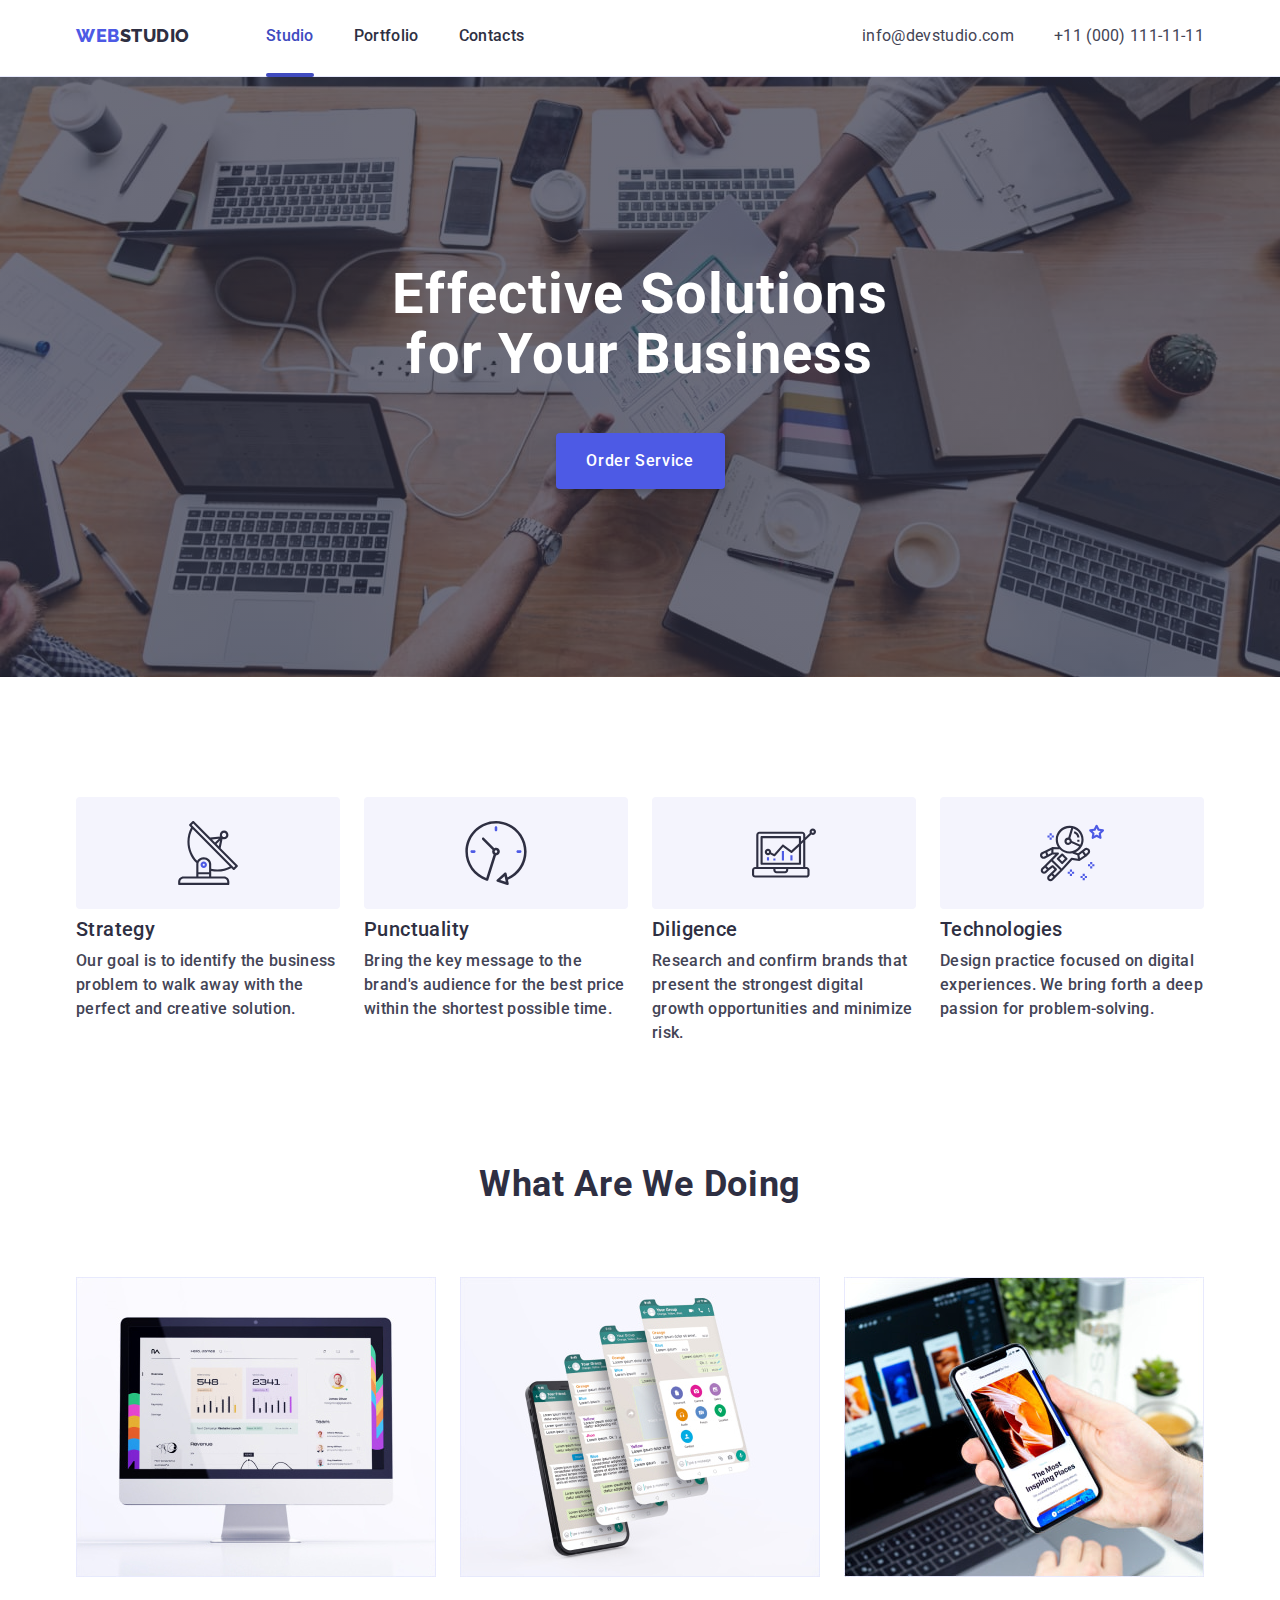
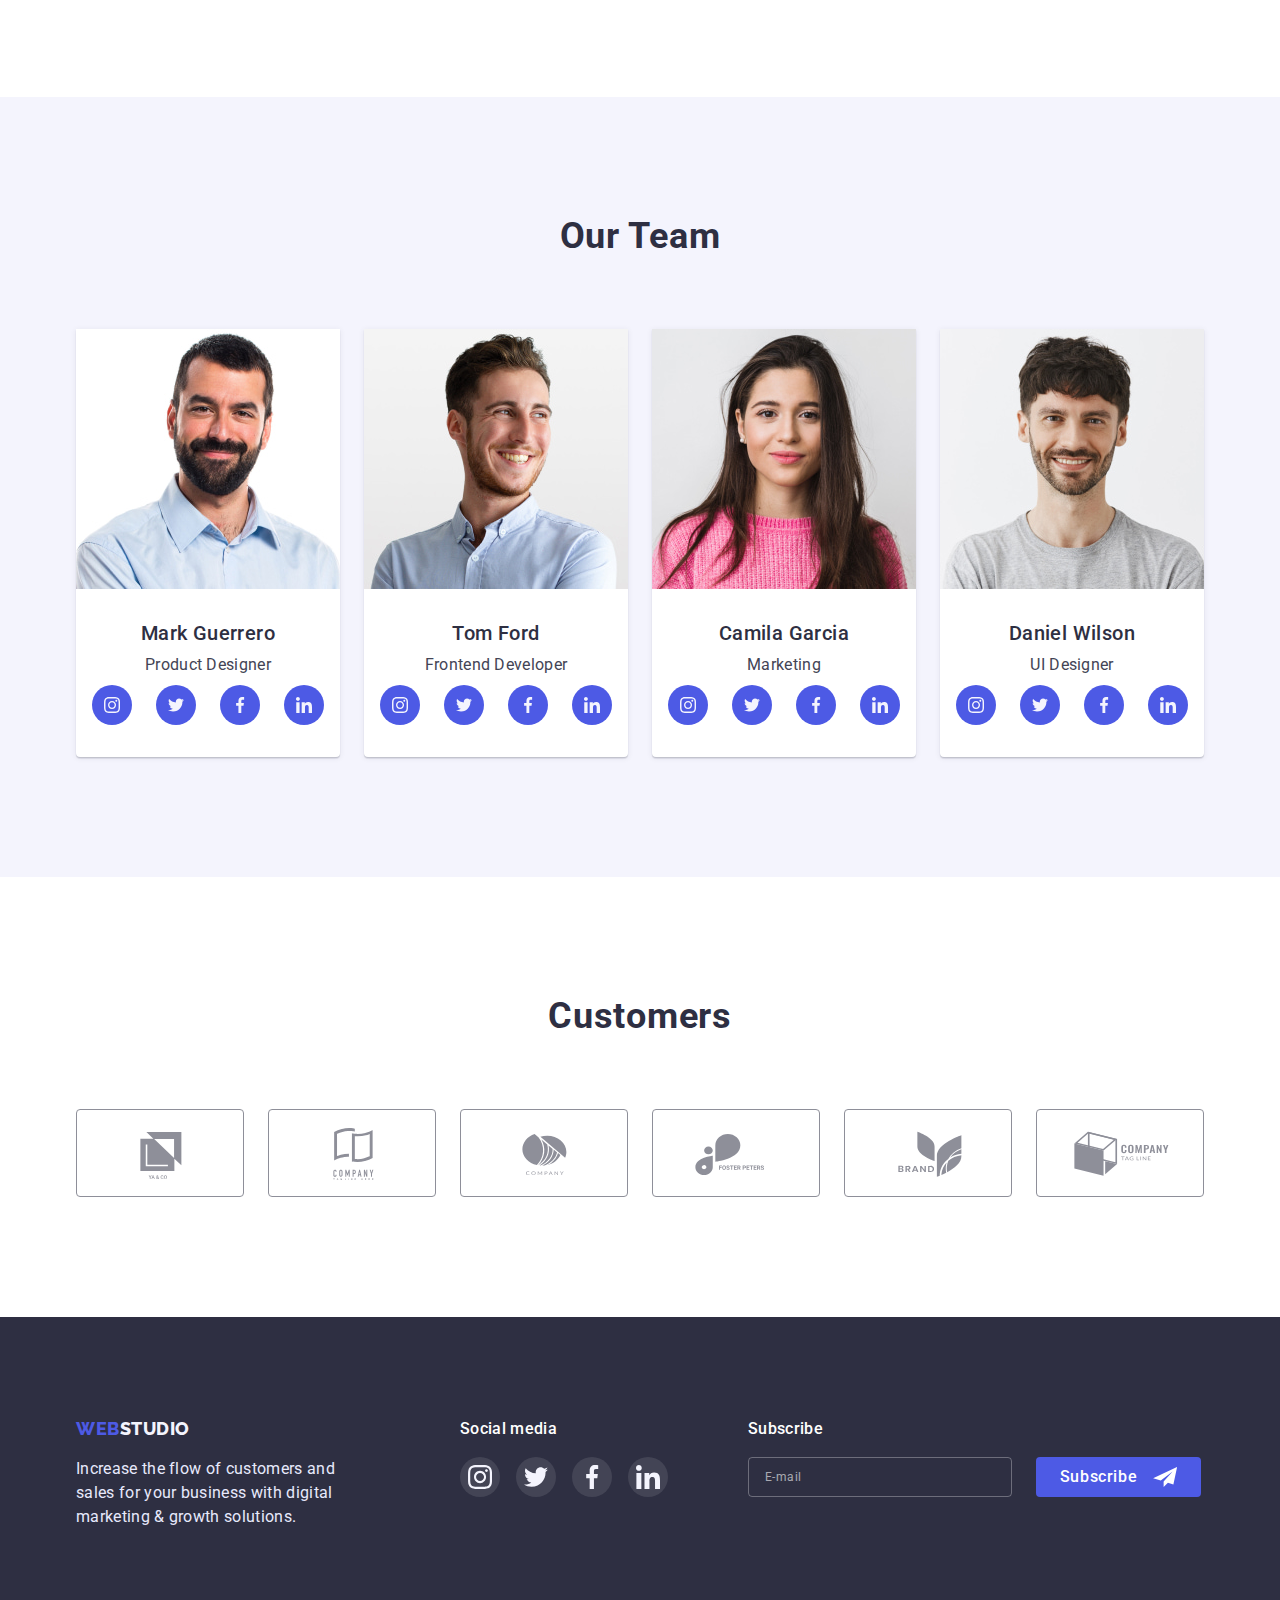
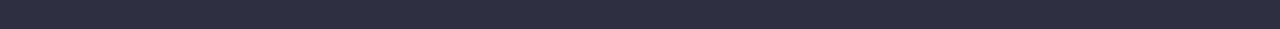
==== commit 1d5b79ae: "Work header HW7" ====
--- a/index.html
+++ b/index.html
@@ -22,7 +22,7 @@
   </head>
 
   <body class="studio-body">
-    <!-- <header class="header">
+    <header class="header">
       <div class="header-box container">
         <nav class="header-navigation">
           <a href="./index.html" class="header-logo">
@@ -55,7 +55,7 @@
           </li>
         </ul>
       </div>
-    </header> -->
+    </header>
 
     <main>
       <section class="hero">
--- a/css/styles.css
+++ b/css/styles.css
@@ -119,8 +119,8 @@
 }
 
 .header-logo {
-  margin-right: 76px;
   padding-top: 24px;
+  padding-bottom: 24px;
   display: inline-flex;
 
   font-family: "Raleway", sans-serif;
@@ -136,73 +136,15 @@
   color: var(--logo-color-web);
 }
 
-.header-navigation {
-  display: flex;
+.header-contact {
+  display: none;
 }
 
 .header-list {
-  display: flex;
-  gap: 40px;
-}
-
-.header-list-link {
-  display: block;
-  padding-top: 24px;
-  padding-bottom: 28px;
-  font-weight: 500;
-  font-size: 16px;
-  line-height: 1.33;
-  letter-spacing: 0.02em;
-  color: var(--navy-blue-color);
-  position: relative;
-  transition: color var(--transition);
-
-  /* transition-property: color;
-  transition-duration: 250ms;
-  transition-timing-function: cubic-bezier(0.4, 0, 0.2, 1); */
-}
-
-.current {
-  color: var(--btn-active-color);
-}
-
-.header-list-link.current::after {
-  content: "";
-  position: absolute;
-  width: 100%;
-  height: 4px;
-  left: 0;
-  bottom: -1px;
-  background: var(--btn-active-color);
-  border-radius: 2px;
-}
-
-.header-contact {
-  display: flex;
-  gap: 40px;
-  margin-left: auto;
-}
-
-.header-contact-link {
-  display: block;
-  padding-top: 24px;
-  padding-bottom: 24px;
-
-  font-style: normal;
-  font-weight: 400;
-  font-size: 16px;
-  line-height: 1.33;
-  letter-spacing: 0.02em;
-  color: var(--slate-color);
-  transition: color var(--transition);
-}
-
-.header-list-link:hover,
-.header-list-link:focus,
-.header-contact-link:hover,
-.header-contact-link:focus {
-  color: var(--iris-color);
-}
+  display: none;
+}
+
+/* ------------------ HEADER END ------------------ */
 
 /* ------------------- STUDIO-MAIN ------------------ */
 
@@ -681,13 +623,14 @@
   height: 100%;
   background-color: rgba(46, 47, 66, 0.4);
   transition: opacity var(--modal), visibility var(--modal), scale var(--modal);
+  overflow: auto;
 }
 
 .s-modal {
   position: absolute;
   top: 50%;
   left: 50%;
-  width: 392px;
+  width: 100%;
   min-height: 586px;
   padding: 72px 16px 24px;
   background: #fcfcfc;
@@ -698,6 +641,12 @@
   transition: transform var(--modal);
 }
 
+@media screen and (min-width: 392px) {
+  .s-modal {
+    width: 392px;
+  }
+}
+
 .s-modal-close {
   position: absolute;
   top: 24px;
@@ -906,6 +855,8 @@
 
 /* --- Modal END --- */
 
+/* --- Mobile menu */
+
 /* ------------------ PORTFOLIO MAIN ------------------ */
 
 /* --- section one --- */
--- a/css/tablet.css
+++ b/css/tablet.css
@@ -2,6 +2,75 @@
   .container {
     width: 768px;
   }
+
+  /* ------------------ HEADER ------------------ */
+
+  .header-navigation {
+    display: flex;
+  }
+
+  .header-list {
+    display: flex;
+    gap: 40px;
+    margin-left: 123px;
+  }
+
+  .header-list-link {
+    display: block;
+    padding-top: 24px;
+    padding-bottom: 24px;
+    font-weight: 500;
+    font-size: 16px;
+    line-height: 1.5;
+    letter-spacing: 0.02em;
+    color: var(--navy-blue-color);
+    position: relative;
+    transition: color var(--transition);
+  }
+
+  .current {
+    color: var(--btn-active-color);
+  }
+
+  .header-list-link.current::after {
+    content: "";
+    position: absolute;
+    width: 100%;
+    height: 4px;
+    left: 0;
+    bottom: -1px;
+    background: var(--btn-active-color);
+    border-radius: 2px;
+  }
+
+  .header-contact {
+    display: flex;
+    gap: 4px;
+    flex-direction: column;
+    margin-left: auto;
+    padding: 24px 0 10px;
+  }
+
+  .header-contact-link {
+    display: block;
+
+    font-style: normal;
+    font-weight: 400;
+    font-size: 12px;
+    line-height: 1.33;
+    letter-spacing: 0.04em;
+    color: var(--slate-color);
+    transition: color var(--transition);
+  }
+
+  .header-list-link:hover,
+  .header-list-link:focus,
+  .header-contact-link:hover,
+  .header-contact-link:focus {
+    color: var(--iris-color);
+  }
+
+  /* ------------------ HEADER END ------------------ */
 
   /* --- hero --- */
 
--- a/css/desktop.css
+++ b/css/desktop.css
@@ -4,6 +4,31 @@
     padding-left: 15px;
     padding-right: 15px;
   }
+
+  /* ------------------ HEADER ------------------ */
+
+  .header-list {
+    margin-left: 76px;
+  }
+
+  .header-list-link {
+    padding-bottom: 28px;
+  }
+
+  .header-contact {
+    gap: 40px;
+    flex-direction: row;
+    padding: 0;
+  }
+
+  .header-contact-link {
+    padding: 24px 0 28px;
+    font-size: 16px;
+    line-height: 1.5;
+    letter-spacing: 0.02em;
+  }
+
+  /* ------------------ HEADER END ------------------ */
 
   /* --- hero --- */
 
